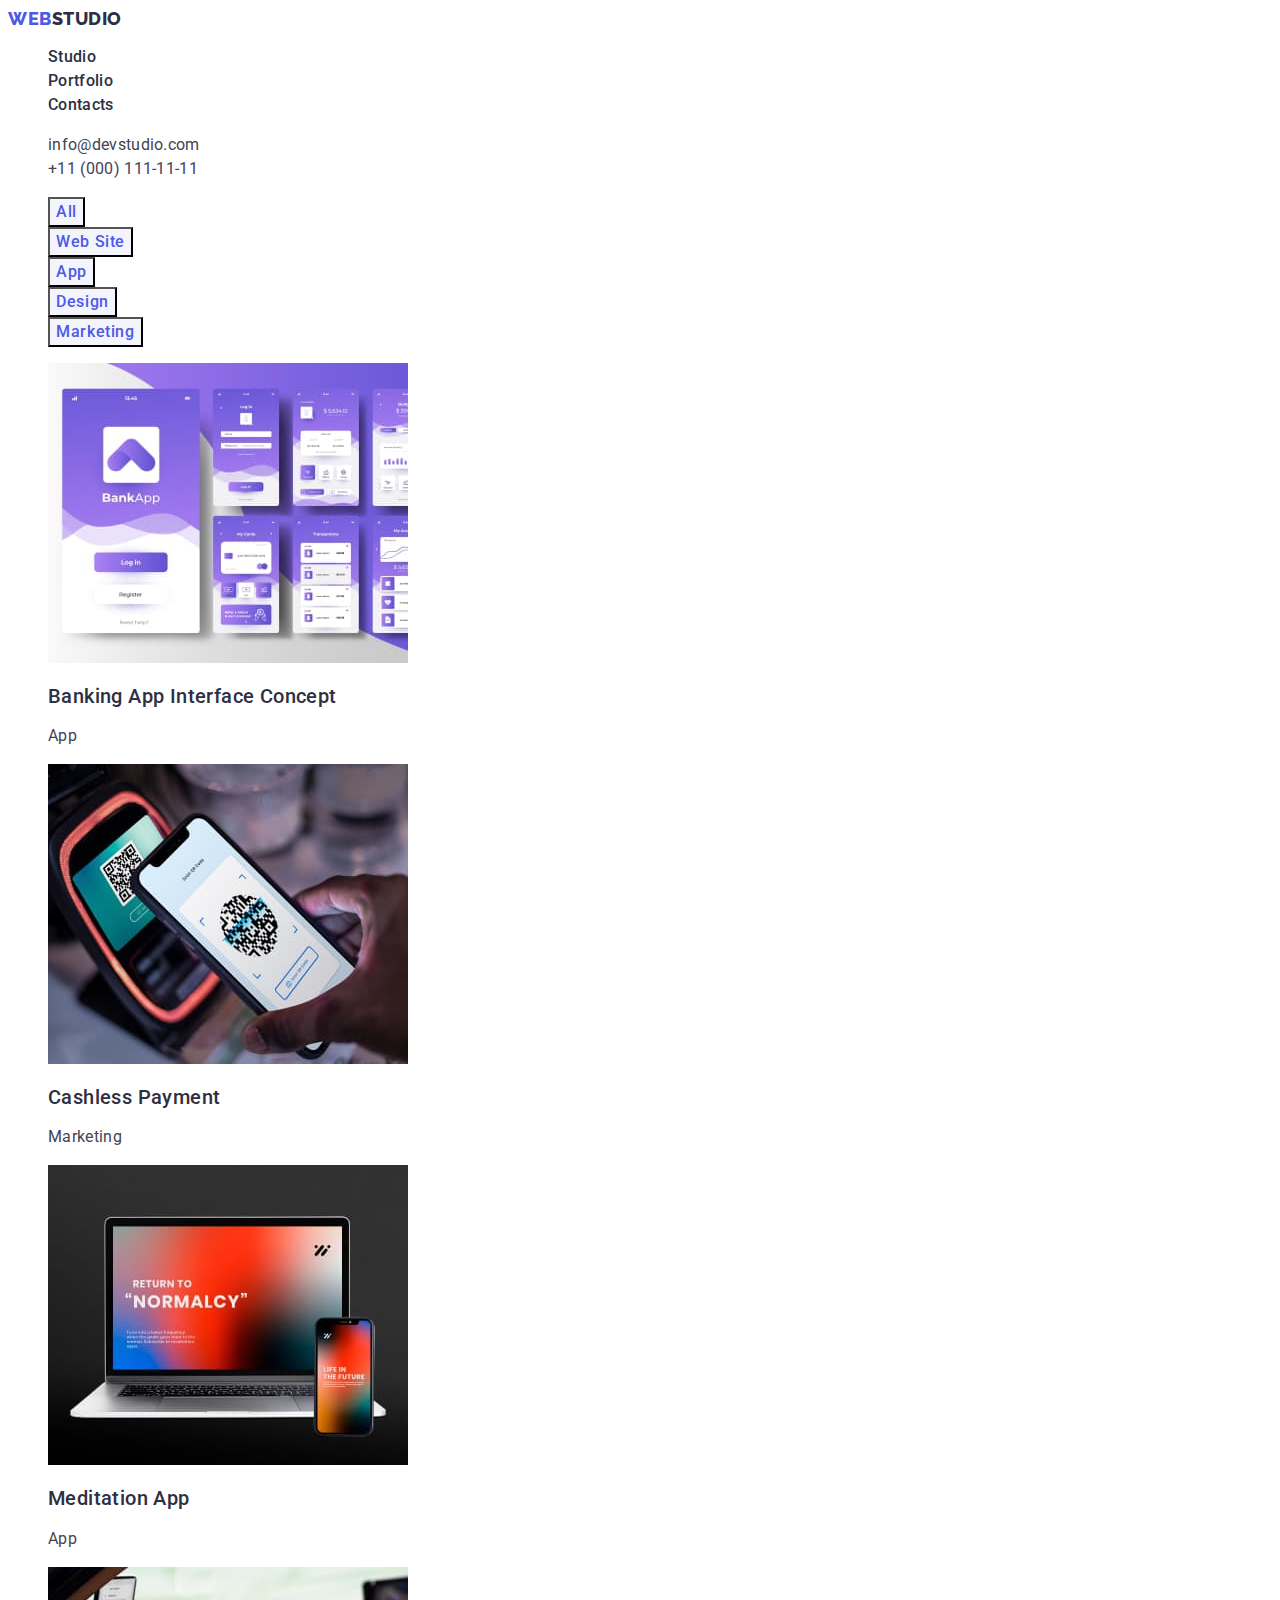
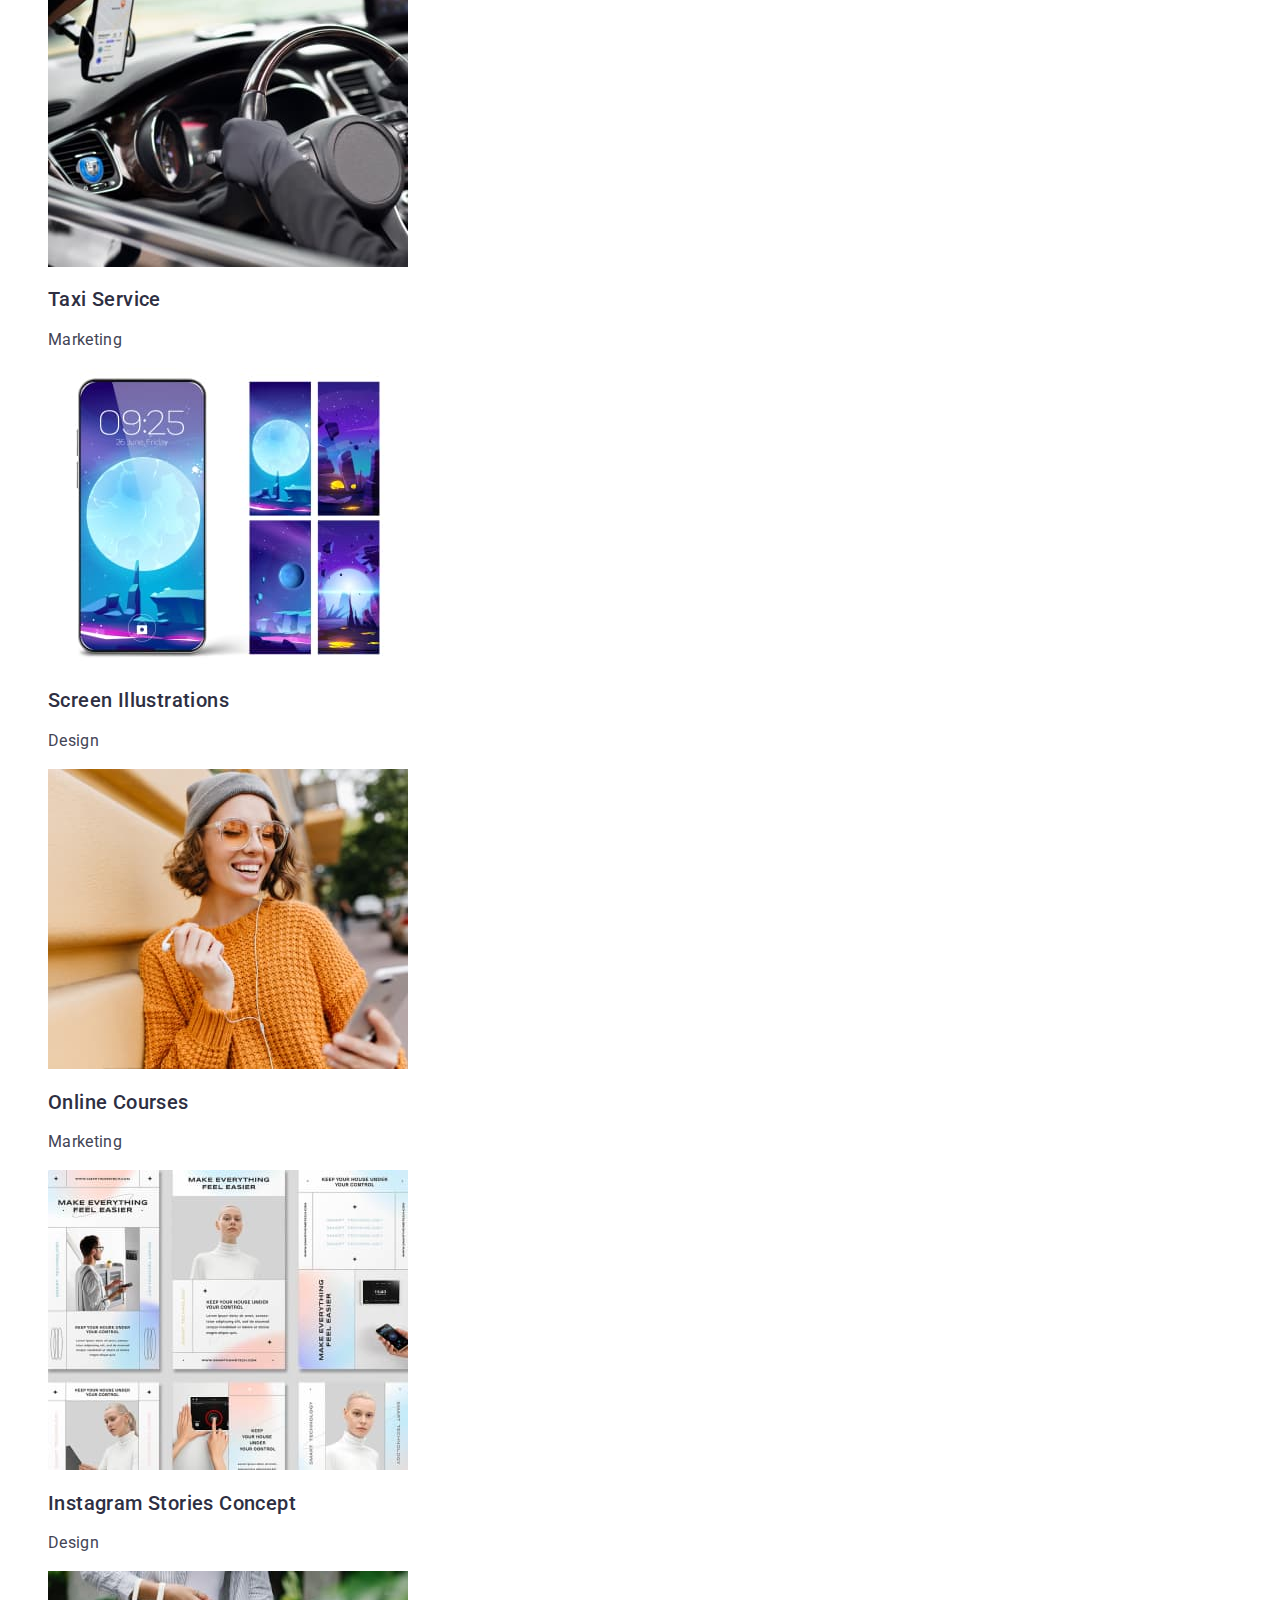
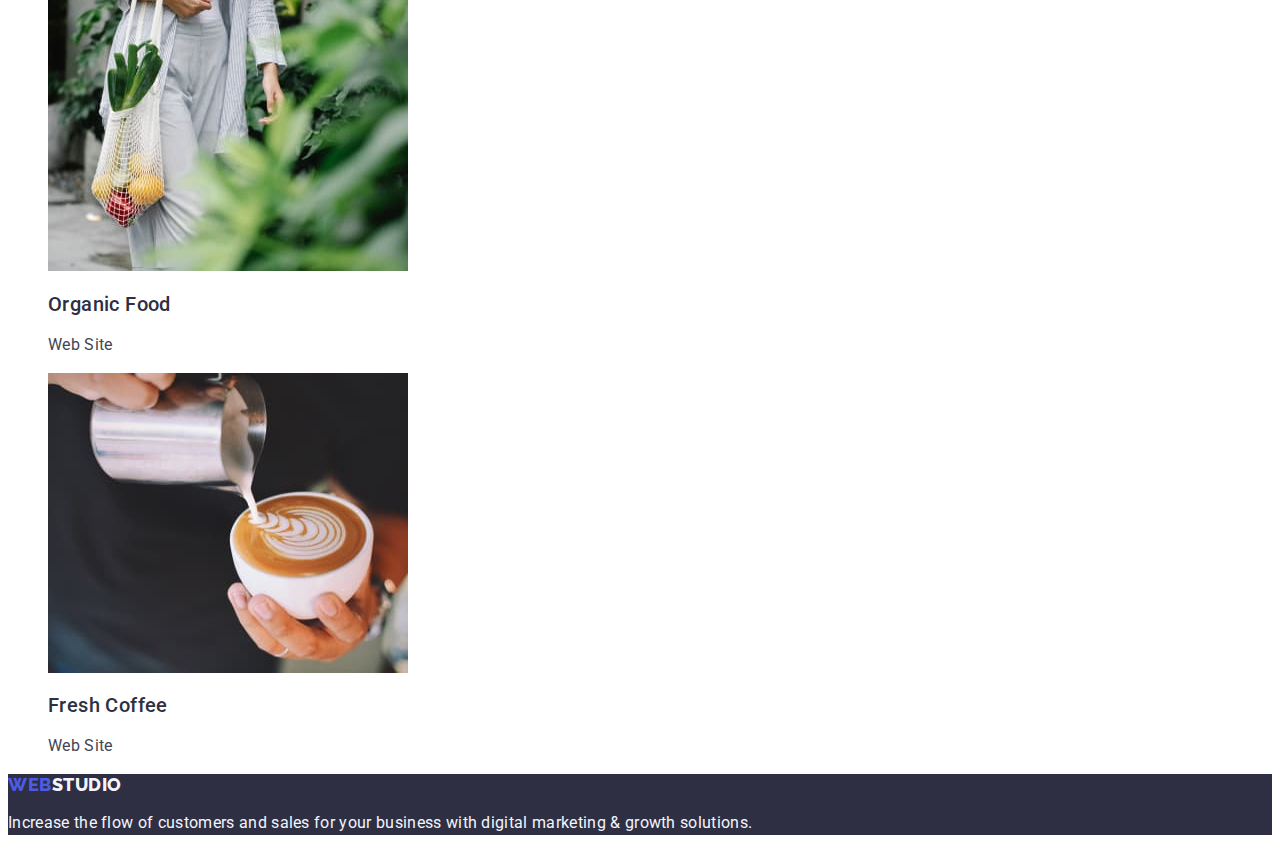
==== portfolio.html @ 200a0f1b "one" ====
<!DOCTYPE html>
<html lang="en">
  <head>
    <meta charset="UTF-8" />
    <meta name="viewport" content="width=device-width, initial-scale=1.0" />
    <title>Portfolio</title>
    <link rel="preconnect" href="https://fonts.googleapis.com" />
    <link rel="preconnect" href="https://fonts.gstatic.com" crossorigin />
    <link
      href="https://fonts.googleapis.com/css2?family=Raleway:wght@800&family=Roboto:wght@400;500;700&display=swap"
      rel="stylesheet"
    />
    <link rel="stylesheet" href="./css/styles.css" />
  </head>

  <body>
    <header class="header">
      <nav class="header-navigation">
        <a class="header-logo link" href="./index.html"
          >Web<span class="header-logo-span">Studio</span></a
        >

        <ul class="header-menu list">
          <li class="header-menu-item">
            <a class="header-item-link link" href="./index.html">Studio</a>
          </li>
          <li class="header-menu-item">
            <a class="header-item-link link" href="./portfolio.html"
              >Portfolio</a
            >
          </li>
          <li class="header-menu-item">
            <a class="header-item-link link" href="">Contacts</a>
          </li>
        </ul>
      </nav>

      <address class="header-address">
        <ul class="header-address-list list">
          <li class="header-list-item">
            <a
              class="header-address-link link"
              href="mailto:info@devstudio.com"
              target="_blank"
              rel="noopener noreferrer"
            >
              info@devstudio.com
            </a>
          </li>
          <li>
            <a class="header-address-link link" href="tel:+110001111111">
              +11 (000) 111-11-11
            </a>
          </li>
        </ul>
      </address>
    </header>

    <main>
      <section class="portfolio">
        <h1 hidden>Portfolio</h1>

        <ul class="portfolio-list list">
          <li class="portfolio-list-item">
            <button class="portfolio-item-button" type="button">All</button>
          </li>
          <li class="portfolio-list-item">
            <button class="portfolio-item-button" type="button">
              Web Site
            </button>
          </li>
          <li class="portfolio-list-item">
            <button class="portfolio-item-button" type="button">App</button>
          </li>
          <li class="portfolio-list-item">
            <button class="portfolio-item-button" type="button">Design</button>
          </li>
          <li class="portfolio-list-item">
            <button class="portfolio-item-button" type="button">
              Marketing
            </button>
          </li>
        </ul>

        <!-- Rows -->

        <ul class="rows list">
          <li class="rows-list">
            <a class="rows-list-link link" href="">
              <img
                src="./images/img--1.jpg"
                alt="Banking App Interface Concept"
                width="360"
                height="300"
              />
              <h2 class="rows-list-item">Banking App Interface Concept</h2>
              <p class="rows-list-text">App</p>
            </a>
          </li>

          <li class="rows-list">
            <a class="rows-list-link link" href="">
              <img
                src="./images/img--2.jpg"
                alt="Cashless Payment"
                width="360"
                height="300"
              />
              <h2 class="rows-list-item">Cashless Payment</h2>
              <p class="rows-list-text">Marketing</p>
            </a>
          </li>

          <li class="rows-list">
            <a class="rows-list-link link" href="">
              <img
                src="./images/img--3.jpg"
                alt="Meditation App"
                width="360"
                height="300"
              />
              <h2 class="rows-list-item">Meditation App</h2>
              <p class="rows-list-text">App</p>
            </a>
          </li>

          <li class="rows-list">
            <a class="rows-list-link link" href="">
              <img
                src="./images/img--4.jpg"
                alt="Taxi Service"
                width="360"
                height="300"
              />
              <h2 class="rows-list-item">Taxi Service</h2>
              <p class="rows-list-text">Marketing</p>
            </a>
          </li>

          <li class="rows-list">
            <a class="rows-list-link link" href="">
              <img
                src="./images/img--5.jpg"
                alt="Screen Illustrations"
                width="360"
                height="300"
              />
              <h2 class="rows-list-item">Screen Illustrations</h2>
              <p class="rows-list-text">Design</p>
            </a>
          </li>

          <li class="rows-list">
            <a class="rows-list-link link" href="">
              <img
                src="./images/img--6.jpg"
                alt="Online Courses"
                width="360"
                height="300"
              />
              <h2 class="rows-list-item">Online Courses</h2>
              <p class="rows-list-text">Marketing</p>
            </a>
          </li>

          <li class="rows-list">
            <a class="rows-list-link link" href="">
              <img
                src="./images/img--7.jpg"
                alt="Instagram Stories Concept"
                width="360"
                height="300"
              />
              <h2 class="rows-list-item">Instagram Stories Concept</h2>
              <p class="rows-list-text">Design</p>
            </a>
          </li>

          <li class="rows-list">
            <a class="rows-list-link link" href="">
              <img
                src="./images/img--8.jpg"
                alt="Organic Food"
                width="360"
                height="300"
              />
              <h2 class="rows-list-item">Organic Food</h2>
              <p class="rows-list-text">Web Site</p>
            </a>
          </li>

          <li class="rows-list">
            <a class="rows-list-link link" href="">
              <img
                src="./images/img--9.jpg"
                alt="Fresh Coffee"
                width="360"
                height="300"
              />
              <h2 class="rows-list-item">Fresh Coffee</h2>
              <p class="rows-list-text">Web Site</p>
            </a>
          </li>
        </ul>
      </section>
    </main>

    <footer class="footer">
      <a class="footer-logo link" href="./index.html"
        >Web<span class="footer-logo-span">Studio</span></a
      >
      <p class="footer-text">
        Increase the flow of customers and sales for your business with digital
        marketing & growth solutions.
      </p>
    </footer>
  </body>
</html>
---- css/styles.css ----
body {
  font-family: "Roboto", sans-serif;
  background-color: #fff;
  font-size: 16px;
  color: #434455;
}

:root {
  --iris: #4d5ae5;
  --navyblue: #2e2f42;
  --slate: #434455;
  --white: #fff;
  --cloud: #f4f4fd;
  --ocean: #404bbf;
}

a {
  text-decoration: none;
}

ul {
  list-style-type: none;
}

/*          HEADER          */

.list {
  list-style: none;
}

.header-logo {
  font-family: Raleway, sans-serif;
  font-size: 18px;
  font-weight: 800;
  line-height: 1.17;
  letter-spacing: 0.03em;
  text-transform: uppercase;
  color: var(--iris);
}

.header-logo-span {
  color: var(--navyblue);
}

.link {
  text-decoration: none;
}

.header-item-link {
  color: var(--navyblue);
  font-weight: 500;
  font-size: 16px;
  line-height: 1.5;
  letter-spacing: 0.02em;
}

.header-item-link:active,
.header-item-link:hover,
.header-item-link:focus {
  color: #404bbf;
}

.header-address {
  font-style: normal;
}

.header-address-link {
  color: var(--slate);
  font-style: normal;
  line-height: 1.5;
  letter-spacing: 0.02em;
}

.header-address-link:hover,
.header-address-link:focus {
  color: #404bbf;
}

/*          MAIN - HERO         */

.hero {
  background-color: var(--navyblue);
}

.hero-title {
  color: var(--white);
  text-align: center;
  font-size: 56px;
  line-height: 1.07;
  letter-spacing: 0.02em;
}

.hero-button {
  background-color: var(--iris);
  color: var(--white);
  font-family: "Roboto", sans-serif;
  font-size: 16px;
  font-weight: 500;
  line-height: 1.5;
  letter-spacing: 0.04em;
  cursor: pointer;
}

.hero .hero-button:hover,
.hero .hero-button:focus {
  background-color: var(--ocean);
}

/*          FOUR PROS SECTION         */

.pros-list-title {
  color: var(--navyblue);
  font-size: 20px;
  font-weight: 500;
  line-height: 1.2;
  letter-spacing: 0.02em;
}

.pros-list-text {
  color: var(--slate);
  line-height: 1.5;
  letter-spacing: 0.02em;
}

/*          What are we doing SECTION         */

.about {
  color: var(--navyblue);
  text-align: center;
  font-size: 36px;
  line-height: 1.11;
  letter-spacing: 0.02em;
  text-transform: capitalize;
}

/*          Our Team SECTION         */

.team {
  background-color: var(--cloud);
}

.team-title {
  color: var(--navyblue);
  text-align: center;
  font-size: 36px;
  line-height: 1.11;
  letter-spacing: 0.02em;
  text-transform: capitalize;
}

.team-list-separate {
  background-color: var(--white);
}

.team-separate-name {
  color: var(--navyblue);
  text-align: center;
  font-size: 20px;
  font-weight: 500;
  line-height: 1.2;
  letter-spacing: 0.02em;
}

.team-separate-prof {
  color: var(--slate);
  text-align: center;
  line-height: 1.5;
  letter-spacing: 0.02em;
}

/*          FOOTER         */

.footer {
  background-color: var(--navyblue);
}

.footer-logo {
  font-family: Raleway, sans-serif;
  font-size: 18px;
  font-weight: 800;
  line-height: 1.17;
  letter-spacing: 0.03em;
  text-transform: uppercase;
  color: var(--iris);
}

.footer-logo-span {
  color: var(--cloud);
}

.footer-text {
  color: var(--cloud);
  line-height: 1.5;
  letter-spacing: 0.02em;
}

/*----------------------------PORTFOLIO----------------------------*/

.portfolio-item-button {
  color: var(--iris);
  text-align: center;
  font-weight: 500;
  line-height: 1.5;
  letter-spacing: 0.04em;
  cursor: pointer;
  font-family: "Roboto", sans-serif;
  font-size: 16px;
  letter-spacing: 0.04em;
  background-color: var(--cloud);
}

.portfolio-item-button:hover,
.portfolio-item-button:focus {
  color: var(--white);
  background-color: var(--ocean);
}

/*          PORTFOLIO ROWS         */

.rows-list-item {
  color: var(--navyblue);
  font-size: 20px;
  font-weight: 500;
  line-height: 1.2;
  letter-spacing: 0.02em;
}

.rows-list-text {
  color: var(--slate);
  line-height: 1.5;
  letter-spacing: 0.02em;
}
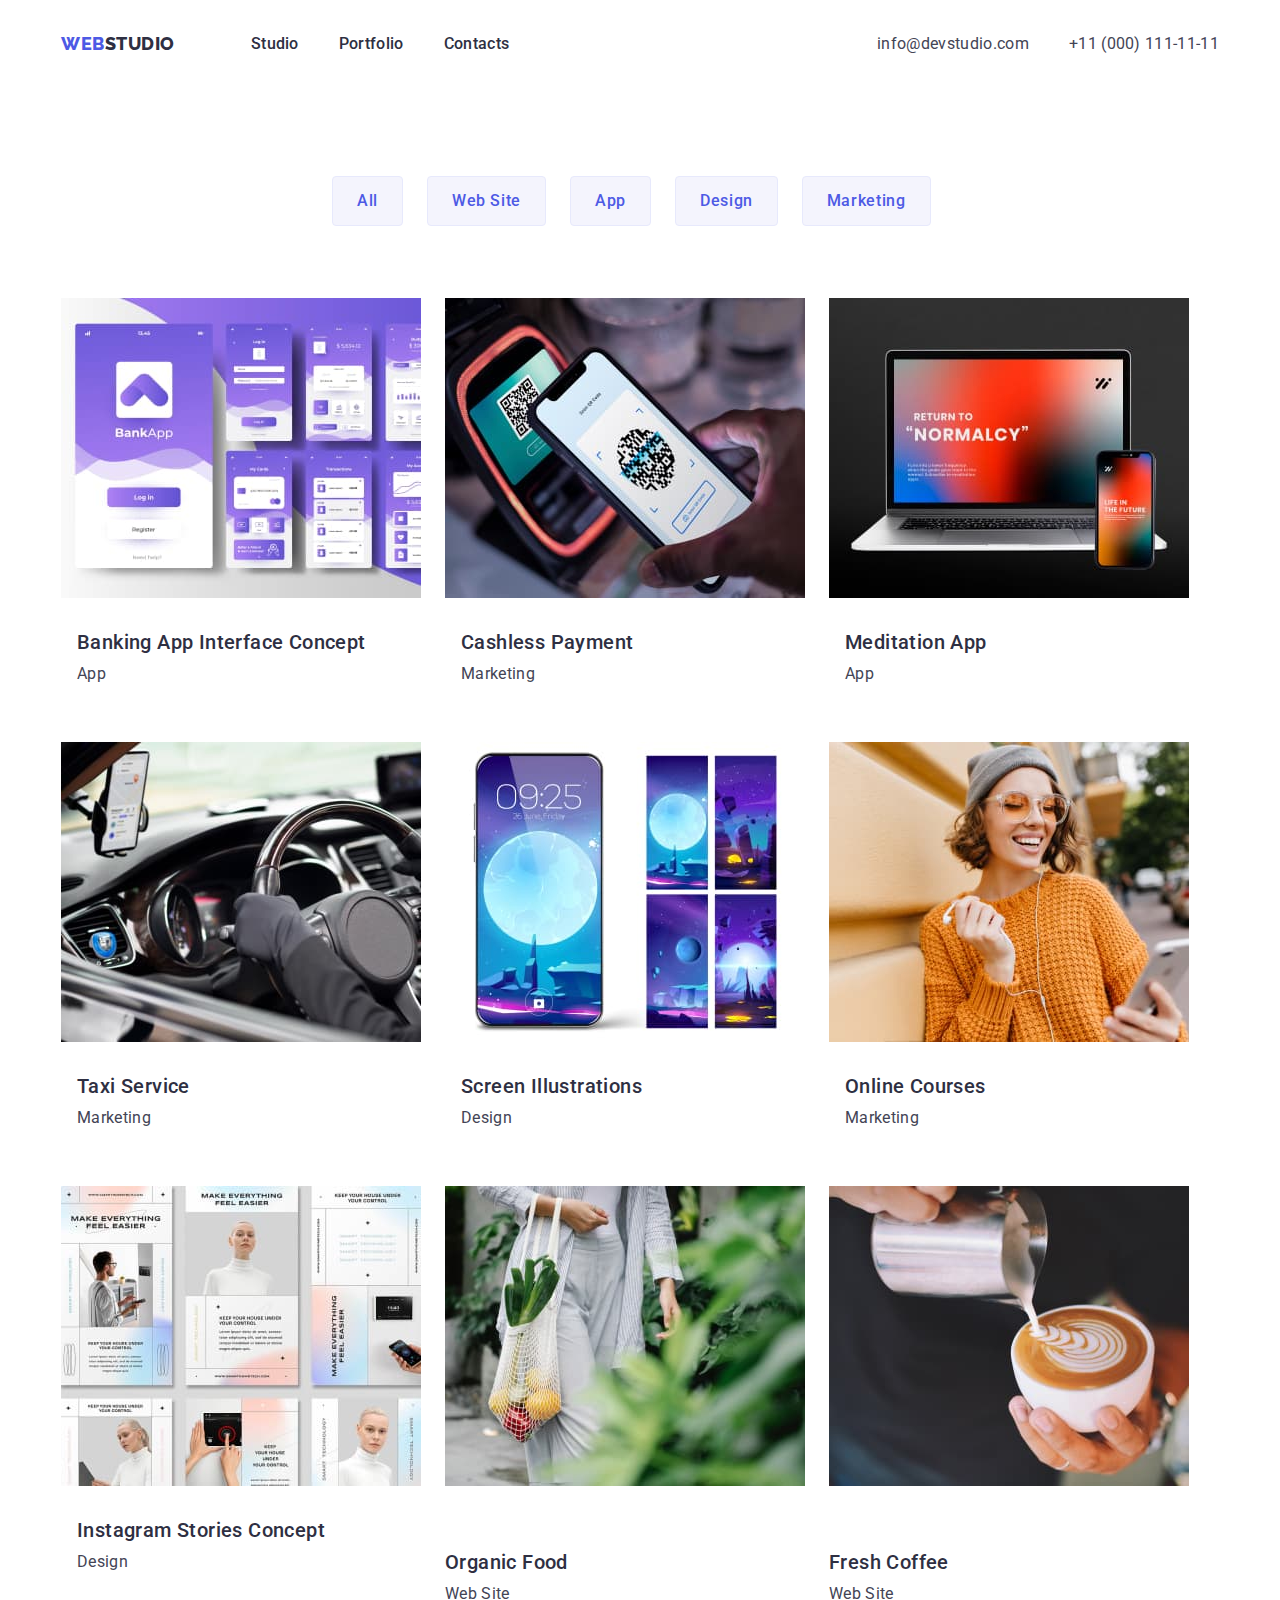
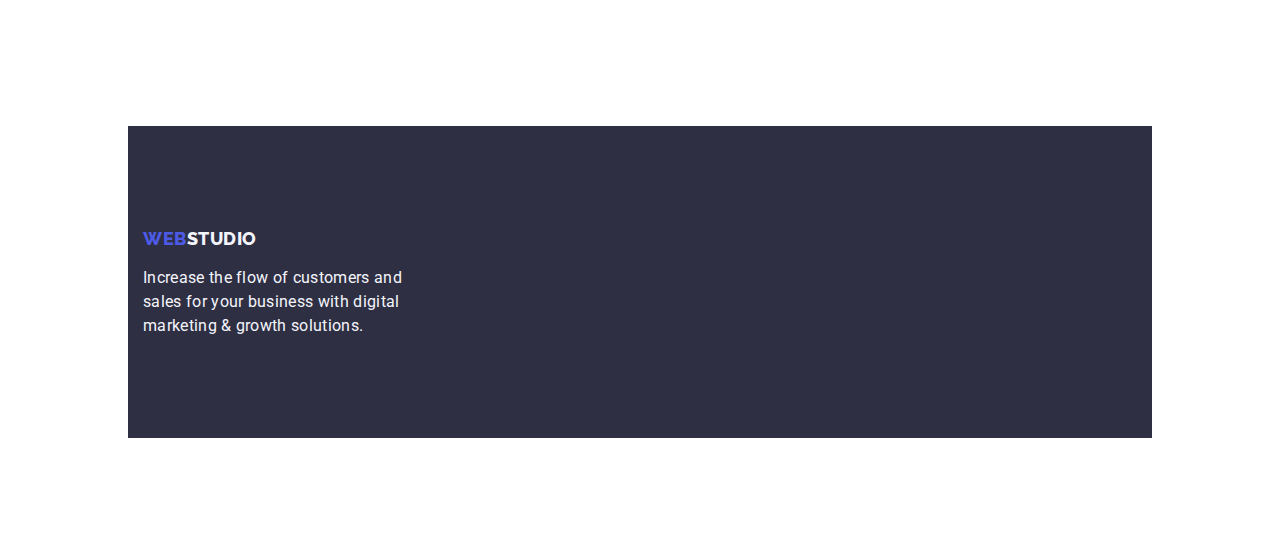
==== commit 951d5193: "two" ====
--- a/portfolio.html
+++ b/portfolio.html
@@ -10,209 +10,242 @@
       href="https://fonts.googleapis.com/css2?family=Raleway:wght@800&family=Roboto:wght@400;500;700&display=swap"
       rel="stylesheet"
     />
+    <link
+      rel="stylesheet"
+      href="node_modules/modern-normalize/modern-normalize.css"
+    />
     <link rel="stylesheet" href="./css/styles.css" />
   </head>
 
   <body>
     <header class="header">
-      <nav class="header-navigation">
-        <a class="header-logo link" href="./index.html"
-          >Web<span class="header-logo-span">Studio</span></a
-        >
-
-        <ul class="header-menu list">
-          <li class="header-menu-item">
-            <a class="header-item-link link" href="./index.html">Studio</a>
-          </li>
-          <li class="header-menu-item">
-            <a class="header-item-link link" href="./portfolio.html"
-              >Portfolio</a
-            >
-          </li>
-          <li class="header-menu-item">
-            <a class="header-item-link link" href="">Contacts</a>
-          </li>
-        </ul>
-      </nav>
-
-      <address class="header-address">
-        <ul class="header-address-list list">
-          <li class="header-list-item">
-            <a
-              class="header-address-link link"
-              href="mailto:info@devstudio.com"
-              target="_blank"
-              rel="noopener noreferrer"
-            >
-              info@devstudio.com
-            </a>
-          </li>
-          <li>
-            <a class="header-address-link link" href="tel:+110001111111">
-              +11 (000) 111-11-11
-            </a>
-          </li>
-        </ul>
-      </address>
+      <div class="container header-container">
+        <nav class="header-navigation">
+          <a class="header-logo link" href="./index.html"
+            >Web<span class="header-logo-span">Studio</span></a
+          >
+
+          <ul class="header-menu list">
+            <li class="header-menu-item">
+              <a class="header-item-link link" href="./index.html">Studio</a>
+            </li>
+            <li class="header-menu-item">
+              <a class="header-item-link link" href="./portfolio.html"
+                >Portfolio</a
+              >
+            </li>
+            <li class="header-menu-item">
+              <a class="header-item-link link" href="">Contacts</a>
+            </li>
+          </ul>
+        </nav>
+
+        <address class="header-address">
+          <ul class="header-address-list list">
+            <li class="header-list-item">
+              <a
+                class="header-address-link link"
+                href="mailto:info@devstudio.com"
+                target="_blank"
+                rel="noopener noreferrer"
+              >
+                info@devstudio.com
+              </a>
+            </li>
+            <li>
+              <a class="header-address-link link" href="tel:+110001111111">
+                +11 (000) 111-11-11
+              </a>
+            </li>
+          </ul>
+        </address>
+      </div>
     </header>
 
     <main>
       <section class="portfolio">
-        <h1 hidden>Portfolio</h1>
-
-        <ul class="portfolio-list list">
-          <li class="portfolio-list-item">
-            <button class="portfolio-item-button" type="button">All</button>
-          </li>
-          <li class="portfolio-list-item">
-            <button class="portfolio-item-button" type="button">
-              Web Site
-            </button>
-          </li>
-          <li class="portfolio-list-item">
-            <button class="portfolio-item-button" type="button">App</button>
-          </li>
-          <li class="portfolio-list-item">
-            <button class="portfolio-item-button" type="button">Design</button>
-          </li>
-          <li class="portfolio-list-item">
-            <button class="portfolio-item-button" type="button">
-              Marketing
-            </button>
-          </li>
-        </ul>
-
-        <!-- Rows -->
-
-        <ul class="rows list">
-          <li class="rows-list">
-            <a class="rows-list-link link" href="">
-              <img
-                src="./images/img--1.jpg"
-                alt="Banking App Interface Concept"
-                width="360"
-                height="300"
-              />
-              <h2 class="rows-list-item">Banking App Interface Concept</h2>
-              <p class="rows-list-text">App</p>
-            </a>
-          </li>
-
-          <li class="rows-list">
-            <a class="rows-list-link link" href="">
-              <img
-                src="./images/img--2.jpg"
-                alt="Cashless Payment"
-                width="360"
-                height="300"
-              />
-              <h2 class="rows-list-item">Cashless Payment</h2>
-              <p class="rows-list-text">Marketing</p>
-            </a>
-          </li>
-
-          <li class="rows-list">
-            <a class="rows-list-link link" href="">
-              <img
-                src="./images/img--3.jpg"
-                alt="Meditation App"
-                width="360"
-                height="300"
-              />
-              <h2 class="rows-list-item">Meditation App</h2>
-              <p class="rows-list-text">App</p>
-            </a>
-          </li>
-
-          <li class="rows-list">
-            <a class="rows-list-link link" href="">
-              <img
-                src="./images/img--4.jpg"
-                alt="Taxi Service"
-                width="360"
-                height="300"
-              />
-              <h2 class="rows-list-item">Taxi Service</h2>
-              <p class="rows-list-text">Marketing</p>
-            </a>
-          </li>
-
-          <li class="rows-list">
-            <a class="rows-list-link link" href="">
-              <img
-                src="./images/img--5.jpg"
-                alt="Screen Illustrations"
-                width="360"
-                height="300"
-              />
-              <h2 class="rows-list-item">Screen Illustrations</h2>
-              <p class="rows-list-text">Design</p>
-            </a>
-          </li>
-
-          <li class="rows-list">
-            <a class="rows-list-link link" href="">
-              <img
-                src="./images/img--6.jpg"
-                alt="Online Courses"
-                width="360"
-                height="300"
-              />
-              <h2 class="rows-list-item">Online Courses</h2>
-              <p class="rows-list-text">Marketing</p>
-            </a>
-          </li>
-
-          <li class="rows-list">
-            <a class="rows-list-link link" href="">
-              <img
-                src="./images/img--7.jpg"
-                alt="Instagram Stories Concept"
-                width="360"
-                height="300"
-              />
-              <h2 class="rows-list-item">Instagram Stories Concept</h2>
-              <p class="rows-list-text">Design</p>
-            </a>
-          </li>
-
-          <li class="rows-list">
-            <a class="rows-list-link link" href="">
-              <img
-                src="./images/img--8.jpg"
-                alt="Organic Food"
-                width="360"
-                height="300"
-              />
-              <h2 class="rows-list-item">Organic Food</h2>
-              <p class="rows-list-text">Web Site</p>
-            </a>
-          </li>
-
-          <li class="rows-list">
-            <a class="rows-list-link link" href="">
-              <img
-                src="./images/img--9.jpg"
-                alt="Fresh Coffee"
-                width="360"
-                height="300"
-              />
-              <h2 class="rows-list-item">Fresh Coffee</h2>
-              <p class="rows-list-text">Web Site</p>
-            </a>
-          </li>
-        </ul>
+        <div class="container">
+          <div class="portfolio-container">
+            <h1 class="visually-hidden">Portfolio</h1>
+
+            <ul class="portfolio-list list">
+              <li class="portfolio-list-item">
+                <button class="portfolio-item-button" type="button">All</button>
+              </li>
+              <li class="portfolio-list-item">
+                <button class="portfolio-item-button" type="button">
+                  Web Site
+                </button>
+              </li>
+              <li class="portfolio-list-item">
+                <button class="portfolio-item-button" type="button">App</button>
+              </li>
+              <li class="portfolio-list-item">
+                <button class="portfolio-item-button" type="button">
+                  Design
+                </button>
+              </li>
+              <li class="portfolio-list-item">
+                <button class="portfolio-item-button" type="button">
+                  Marketing
+                </button>
+              </li>
+            </ul>
+          </div>
+
+          <!-- Rows -->
+        <div rows-wrap>
+          <ul class="rows list">
+            <li class="rows-list">
+              <a class="rows-list-link link" href="">
+                <img
+                  src="./images/img--1.jpg"
+                  alt="Banking App Interface Concept"
+                  width="360"
+                  height="300"
+                />
+                <div class="rows-card">
+                <h2 class="rows-list-item">Banking App Interface Concept</h2>
+                <p class="rows-list-text">App</p>
+                </div>
+              </a>
+            </li>
+
+            <li class="rows-list">
+              <a class="rows-list-link link" href="">
+                <img
+                  src="./images/img--2.jpg"
+                  alt="Cashless Payment"
+                  width="360"
+                  height="300"
+                />
+                <div class="rows-card">
+                <h2 class="rows-list-item">Cashless Payment</h2>
+                <p class="rows-list-text">Marketing</p>
+                </div>
+              </a>
+            </li>
+
+            <li class="rows-list">
+              <a class="rows-list-link link" href="">
+                <img
+                  src="./images/img--3.jpg"
+                  alt="Meditation App"
+                  width="360"
+                  height="300"
+                />
+                <div class="rows-card">
+                <h2 class="rows-list-item">Meditation App</h2>
+                <p class="rows-list-text">App</p>
+                </div>
+              </a>
+            </li>
+
+            <li class="rows-list">
+              <a class="rows-list-link link" href="">
+                <img
+                  src="./images/img--4.jpg"
+                  alt="Taxi Service"
+                  width="360"
+                  height="300"
+                />
+                <div class="rows-card">
+                <h2 class="rows-list-item">Taxi Service</h2>
+                <p class="rows-list-text">Marketing</p>
+                </div>
+              </a>
+            </li>
+
+            <li class="rows-list">
+              <a class="rows-list-link link" href="">
+                <img
+                  src="./images/img--5.jpg"
+                  alt="Screen Illustrations"
+                  width="360"
+                  height="300"
+                />
+                <div class="rows-card">
+                <h2 class="rows-list-item">Screen Illustrations</h2>
+                <p class="rows-list-text">Design</p>
+                </div>
+              </a>
+            </li>
+
+            <li class="rows-list">
+              <a class="rows-list-link link" href="">
+                <img
+                  src="./images/img--6.jpg"
+                  alt="Online Courses"
+                  width="360"
+                  height="300"
+                />
+                <div class="rows-card">
+                <h2 class="rows-list-item">Online Courses</h2>
+                <p class="rows-list-text">Marketing</p>
+                </div>
+              </a>
+            </li>
+
+            <li class="rows-list">
+              <a class="rows-list-link link" href="">
+                <img
+                  src="./images/img--7.jpg"
+                  alt="Instagram Stories Concept"
+                  width="360"
+                  height="300"
+                />
+                <div class="rows-card">
+                <h2 class="rows-list-item">Instagram Stories Concept</h2>
+                <p class="rows-list-text">Design</p>
+                </div>
+              </a>
+            </li>
+
+            <li class="rows-list">
+              <a class="rows-list-link link" href="">
+                <img
+                  src="./images/img--8.jpg"
+                  alt="Organic Food"
+                  width="360"
+                  height="300"
+                />
+                <div class="rows-card"></div>
+                <h2 class="rows-list-item">Organic Food</h2>
+                <p class="rows-list-text">Web Site</p>
+              </a>
+            </li>
+
+            <li class="rows-list">
+              <a class="rows-list-link link" href="">
+                <img
+                  src="./images/img--9.jpg"
+                  alt="Fresh Coffee"
+                  width="360"
+                  height="300"
+                />
+                <div class="rows-card"></div>
+                <h2 class="rows-list-item">Fresh Coffee</h2>
+                <p class="rows-list-text">Web Site</p>
+              </a>
+            </li>
+          </ul>
+        </div>
       </section>
     </main>
 
     <footer class="footer">
-      <a class="footer-logo link" href="./index.html"
-        >Web<span class="footer-logo-span">Studio</span></a
-      >
-      <p class="footer-text">
-        Increase the flow of customers and sales for your business with digital
-        marketing & growth solutions.
-      </p>
+      <div class="container">
+        <div class="footer-container">
+          <a class="footer-logo link" href="./index.html"
+            >Web<span class="footer-logo-span">Studio</span></a
+          >
+          <p class="footer-text">
+            Increase the flow of customers and sales for your business with
+            digital marketing & growth solutions.
+          </p>
+          </div>
+        </div>
+      </div>
     </footer>
   </body>
 </html>
--- a/css/styles.css
+++ b/css/styles.css
@@ -3,6 +3,49 @@
   background-color: #fff;
   font-size: 16px;
   color: #434455;
+}
+
+h1,
+h2,
+h3,
+h4,
+h5,
+h6,
+p {
+  margin-top: 0;
+  margin-bottom: 0;
+}
+
+ul,
+ol {
+  margin-top: 0;
+  margin-bottom: 0;
+  padding-left: 0;
+}
+
+img {
+  display: block;
+}
+
+.container {
+  max-width: 1158px;
+  width: 100%;
+  padding-left: 15px;
+  padding-right: 15px;
+  margin: 0 auto;
+}
+
+.visually-hidden {
+  position: absolute;
+  width: 1px;
+  height: 1px;
+  margin: -1px;
+  border: 0;
+  padding: 0;
+  white-space: nowrap;
+  clip-path: inset(100%);
+  clip: rect(0 0 0 0);
+  overflow: hidden;
 }
 
 :root {
@@ -12,6 +55,7 @@
   --white: #fff;
   --cloud: #f4f4fd;
   --ocean: #404bbf;
+  --cornflower: #e7e9fc;
 }
 
 a {
@@ -23,6 +67,20 @@
 }
 
 /*          HEADER          */
+
+.header {
+  padding: 24px;
+}
+
+.header-container {
+  display: flex;
+}
+
+.header-navigation {
+  display: flex;
+  align-items: center;
+  gap: 76px;
+}
 
 .list {
   list-style: none;
@@ -46,6 +104,11 @@
   text-decoration: none;
 }
 
+.header-menu {
+  display: flex;
+  gap: 40px;
+}
+
 .header-item-link {
   color: var(--navyblue);
   font-weight: 500;
@@ -57,11 +120,17 @@
 .header-item-link:active,
 .header-item-link:hover,
 .header-item-link:focus {
-  color: #404bbf;
+  color: var(--ocean);
 }
 
 .header-address {
   font-style: normal;
+  margin-left: auto;
+}
+
+.header-address-list {
+  display: flex;
+  gap: 40px;
 }
 
 .header-address-link {
@@ -73,13 +142,17 @@
 
 .header-address-link:hover,
 .header-address-link:focus {
-  color: #404bbf;
+  color: var(--ocean);
 }
 
 /*          MAIN - HERO         */
 
 .hero {
+}
+
+.hero-wrap {
   background-color: var(--navyblue);
+  text-align: center;
 }
 
 .hero-title {
@@ -88,6 +161,8 @@
   font-size: 56px;
   line-height: 1.07;
   letter-spacing: 0.02em;
+  padding-top: 188px;
+  padding-bottom: 48px;
 }
 
 .hero-button {
@@ -99,6 +174,9 @@
   line-height: 1.5;
   letter-spacing: 0.04em;
   cursor: pointer;
+  align-items: center;
+  padding: 16px 32px;
+  margin-bottom: 188px;
 }
 
 .hero .hero-button:hover,
@@ -122,6 +200,17 @@
   letter-spacing: 0.02em;
 }
 
+.pros-list {
+  width: calc((100% - 24px * 3) / 4);
+}
+
+.pros {
+  padding-top: 120px;
+  padding-bottom: 120px;
+  display: flex;
+  gap: 24px;
+}
+
 /*          What are we doing SECTION         */
 
 .about {
@@ -131,6 +220,13 @@
   line-height: 1.11;
   letter-spacing: 0.02em;
   text-transform: capitalize;
+  padding: 72px;
+}
+
+.about-list {
+  display: flex;
+  margin-bottom: 120px;
+  gap: 24px;
 }
 
 /*          Our Team SECTION         */
@@ -146,6 +242,14 @@
   line-height: 1.11;
   letter-spacing: 0.02em;
   text-transform: capitalize;
+  padding-top: 120px;
+  padding-bottom: 72px;
+}
+
+.team-list {
+  display: flex;
+  gap: 24px;
+  padding-bottom: 120px;
 }
 
 .team-list-separate {
@@ -172,6 +276,11 @@
 
 .footer {
   background-color: var(--navyblue);
+  margin: 120px;
+}
+
+.footer-container {
+  padding-top: 102px;
 }
 
 .footer-logo {
@@ -192,6 +301,9 @@
   color: var(--cloud);
   line-height: 1.5;
   letter-spacing: 0.02em;
+  padding-top: 17px;
+  padding-bottom: 100px;
+  width: 264px;
 }
 
 /*----------------------------PORTFOLIO----------------------------*/
@@ -207,6 +319,9 @@
   font-size: 16px;
   letter-spacing: 0.04em;
   background-color: var(--cloud);
+  padding: 12px 24px;
+  border-radius: 4px;
+  border: 1px solid var(--cornflower);
 }
 
 .portfolio-item-button:hover,
@@ -215,6 +330,15 @@
   background-color: var(--ocean);
 }
 
+.portfolio-list {
+  display: flex;
+  align-items: center;
+  padding-top: 96px;
+  padding-bottom: 72px;
+  gap: 24px;
+  padding-left: 271px;
+}
+
 /*          PORTFOLIO ROWS         */
 
 .rows-list-item {
@@ -223,6 +347,7 @@
   font-weight: 500;
   line-height: 1.2;
   letter-spacing: 0.02em;
+  padding-bottom: 8px;
 }
 
 .rows-list-text {
@@ -230,3 +355,17 @@
   line-height: 1.5;
   letter-spacing: 0.02em;
 }
+
+.rows {
+  display: flex;
+  flex-wrap: wrap;
+  gap: 24px;
+}
+
+.rows-card {
+  padding: 32px 16px;
+}
+
+.rows-wrap {
+  padding-bottom: 120px;
+}
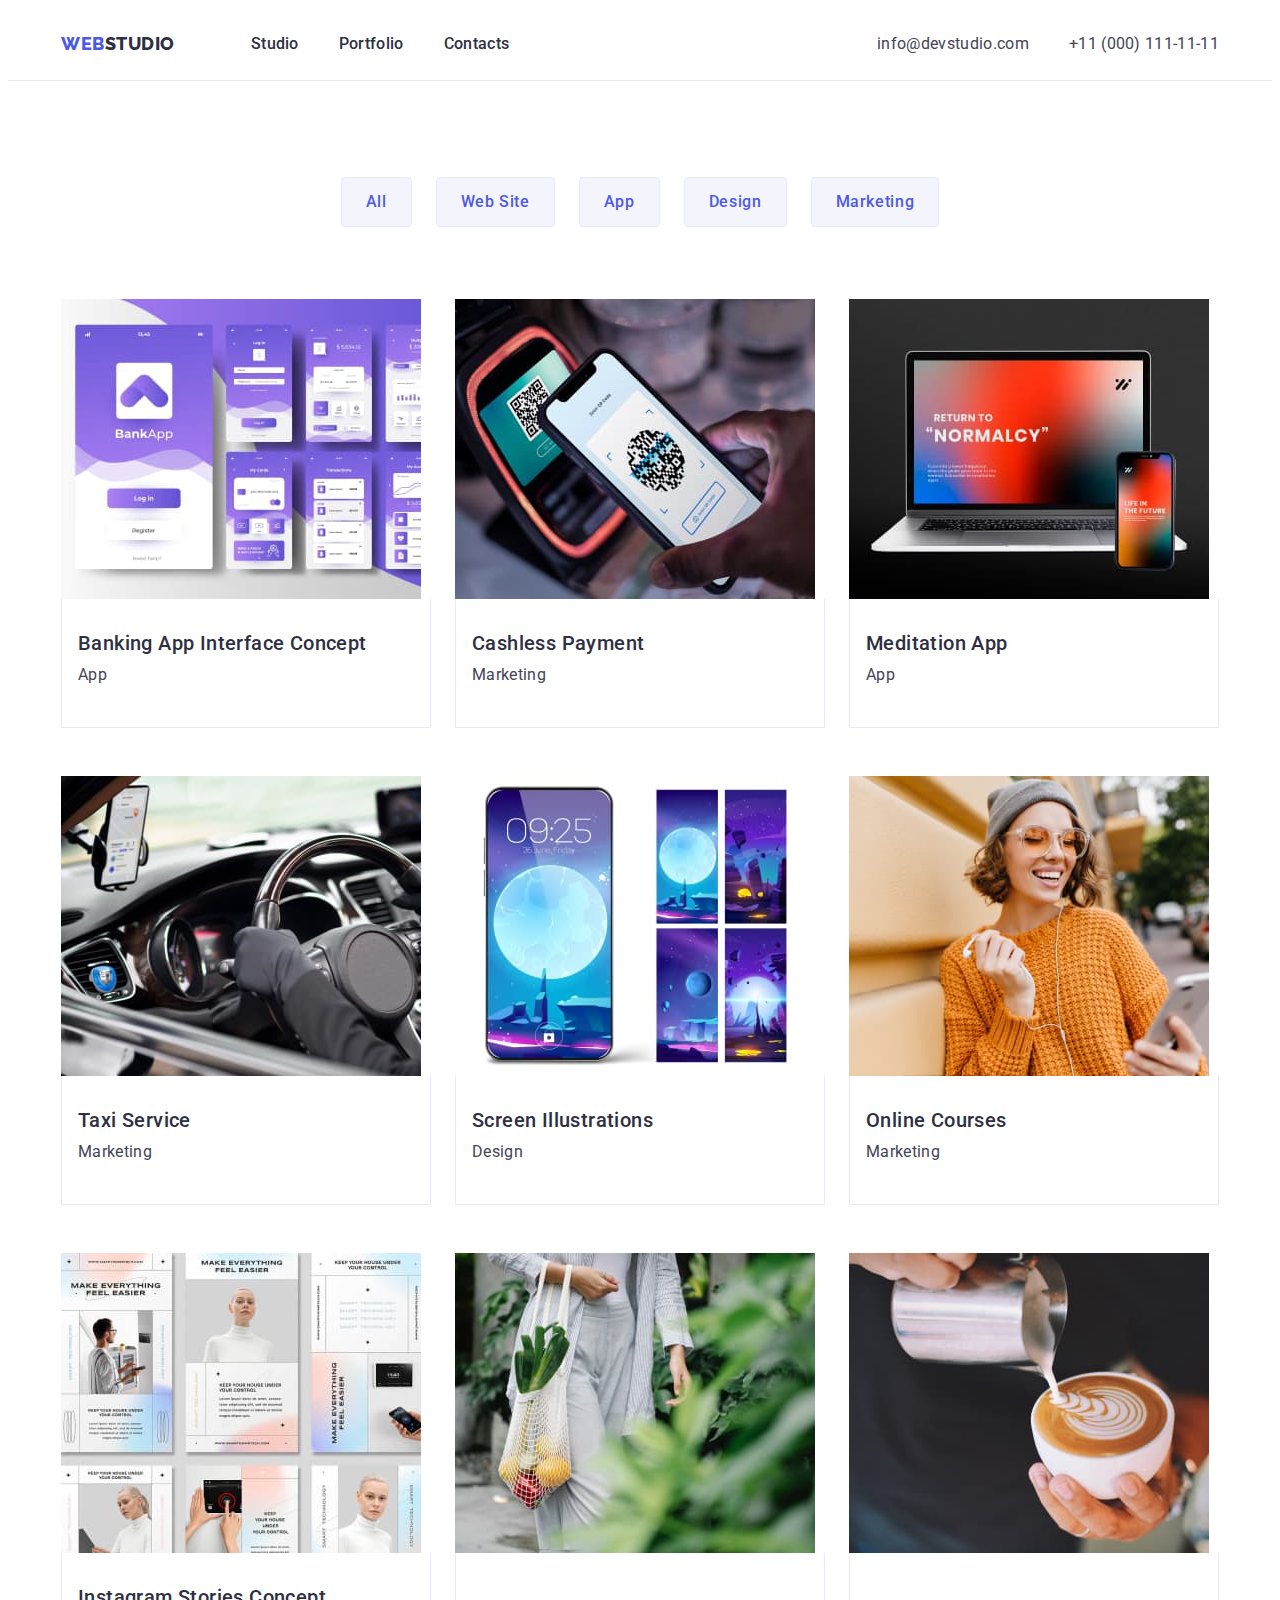
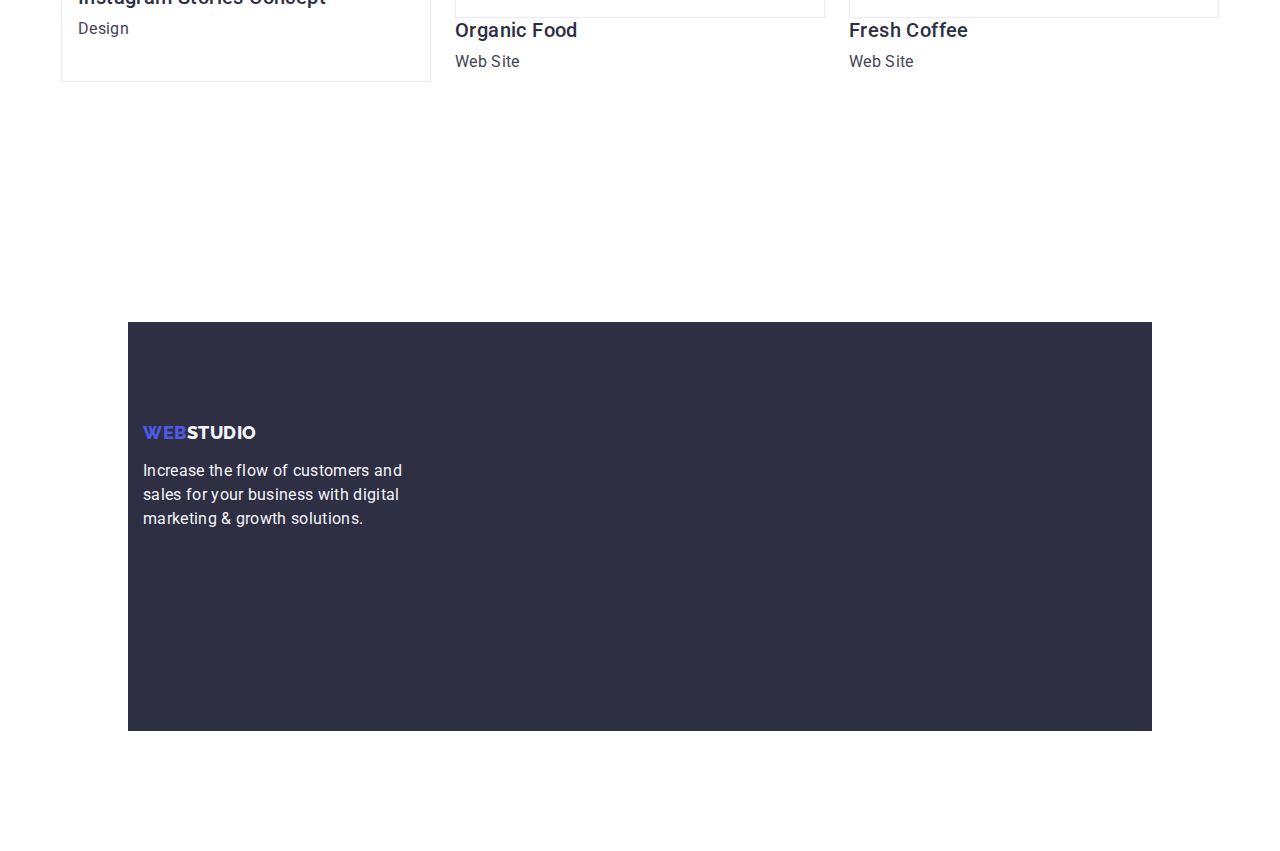
==== commit 7bd6f610: "three" ====
--- a/portfolio.html
+++ b/portfolio.html
@@ -6,14 +6,12 @@
     <title>Portfolio</title>
     <link rel="preconnect" href="https://fonts.googleapis.com" />
     <link rel="preconnect" href="https://fonts.gstatic.com" crossorigin />
+    <link rel="stylesheet" href="https://cdnjs.cloudflare.com/ajax/libs/modern-normalize/2.0.0/modern-normalize.min.css" integrity="sha512-4xo8blKMVCiXpTaLzQSLSw3KFOVPWhm/TRtuPVc4WG6kUgjH6J03IBuG7JZPkcWMxJ5huwaBpOpnwYElP/m6wg==" crossorigin="anonymous" referrerpolicy="no-referrer" />
     <link
       href="https://fonts.googleapis.com/css2?family=Raleway:wght@800&family=Roboto:wght@400;500;700&display=swap"
       rel="stylesheet"
     />
-    <link
-      rel="stylesheet"
-      href="node_modules/modern-normalize/modern-normalize.css"
-    />
+    
     <link rel="stylesheet" href="./css/styles.css" />
   </head>
 
@@ -64,7 +62,7 @@
 
     <main>
       <section class="portfolio">
-        <div class="container">
+        <div class="container portfolio-section">
           <div class="portfolio-container">
             <h1 class="visually-hidden">Portfolio</h1>
 
@@ -94,141 +92,143 @@
           </div>
 
           <!-- Rows -->
-        <div rows-wrap>
-          <ul class="rows list">
-            <li class="rows-list">
-              <a class="rows-list-link link" href="">
-                <img
-                  src="./images/img--1.jpg"
-                  alt="Banking App Interface Concept"
-                  width="360"
-                  height="300"
-                />
-                <div class="rows-card">
-                <h2 class="rows-list-item">Banking App Interface Concept</h2>
-                <p class="rows-list-text">App</p>
-                </div>
-              </a>
-            </li>
-
-            <li class="rows-list">
-              <a class="rows-list-link link" href="">
-                <img
-                  src="./images/img--2.jpg"
-                  alt="Cashless Payment"
-                  width="360"
-                  height="300"
-                />
-                <div class="rows-card">
-                <h2 class="rows-list-item">Cashless Payment</h2>
-                <p class="rows-list-text">Marketing</p>
-                </div>
-              </a>
-            </li>
-
-            <li class="rows-list">
-              <a class="rows-list-link link" href="">
-                <img
-                  src="./images/img--3.jpg"
-                  alt="Meditation App"
-                  width="360"
-                  height="300"
-                />
-                <div class="rows-card">
-                <h2 class="rows-list-item">Meditation App</h2>
-                <p class="rows-list-text">App</p>
-                </div>
-              </a>
-            </li>
-
-            <li class="rows-list">
-              <a class="rows-list-link link" href="">
-                <img
-                  src="./images/img--4.jpg"
-                  alt="Taxi Service"
-                  width="360"
-                  height="300"
-                />
-                <div class="rows-card">
-                <h2 class="rows-list-item">Taxi Service</h2>
-                <p class="rows-list-text">Marketing</p>
-                </div>
-              </a>
-            </li>
-
-            <li class="rows-list">
-              <a class="rows-list-link link" href="">
-                <img
-                  src="./images/img--5.jpg"
-                  alt="Screen Illustrations"
-                  width="360"
-                  height="300"
-                />
-                <div class="rows-card">
-                <h2 class="rows-list-item">Screen Illustrations</h2>
-                <p class="rows-list-text">Design</p>
-                </div>
-              </a>
-            </li>
-
-            <li class="rows-list">
-              <a class="rows-list-link link" href="">
-                <img
-                  src="./images/img--6.jpg"
-                  alt="Online Courses"
-                  width="360"
-                  height="300"
-                />
-                <div class="rows-card">
-                <h2 class="rows-list-item">Online Courses</h2>
-                <p class="rows-list-text">Marketing</p>
-                </div>
-              </a>
-            </li>
-
-            <li class="rows-list">
-              <a class="rows-list-link link" href="">
-                <img
-                  src="./images/img--7.jpg"
-                  alt="Instagram Stories Concept"
-                  width="360"
-                  height="300"
-                />
-                <div class="rows-card">
-                <h2 class="rows-list-item">Instagram Stories Concept</h2>
-                <p class="rows-list-text">Design</p>
-                </div>
-              </a>
-            </li>
-
-            <li class="rows-list">
-              <a class="rows-list-link link" href="">
-                <img
-                  src="./images/img--8.jpg"
-                  alt="Organic Food"
-                  width="360"
-                  height="300"
-                />
-                <div class="rows-card"></div>
-                <h2 class="rows-list-item">Organic Food</h2>
-                <p class="rows-list-text">Web Site</p>
-              </a>
-            </li>
-
-            <li class="rows-list">
-              <a class="rows-list-link link" href="">
-                <img
-                  src="./images/img--9.jpg"
-                  alt="Fresh Coffee"
-                  width="360"
-                  height="300"
-                />
-                <div class="rows-card"></div>
-                <h2 class="rows-list-item">Fresh Coffee</h2>
-                <p class="rows-list-text">Web Site</p>
-              </a>
-            </li>
-          </ul>
+          
+          <div rows-wrap>
+            <ul class="rows list">
+              <li class="rows-list">
+                <a class="rows-list-link link" href="">
+                  <img
+                    src="./images/img--1.jpg"
+                    alt="Banking App Interface Concept"
+                    width="360"
+                    height="300"
+                  />
+                  <div class="rows-card">
+                  <h2 class="rows-list-item">Banking App Interface Concept</h2>
+                  <p class="rows-list-text">App</p>
+                  </div>
+                </a>
+              </li>
+
+              <li class="rows-list">
+                <a class="rows-list-link link" href="">
+                  <img
+                    src="./images/img--2.jpg"
+                    alt="Cashless Payment"
+                    width="360"
+                    height="300"
+                  />
+                  <div class="rows-card">
+                  <h2 class="rows-list-item">Cashless Payment</h2>
+                  <p class="rows-list-text">Marketing</p>
+                  </div>
+                </a>
+              </li>
+
+              <li class="rows-list">
+                <a class="rows-list-link link" href="">
+                  <img
+                    src="./images/img--3.jpg"
+                    alt="Meditation App"
+                    width="360"
+                    height="300"
+                  />
+                  <div class="rows-card">
+                  <h2 class="rows-list-item">Meditation App</h2>
+                  <p class="rows-list-text">App</p>
+                  </div>
+                </a>
+              </li>
+
+              <li class="rows-list">
+                <a class="rows-list-link link" href="">
+                  <img
+                    src="./images/img--4.jpg"
+                    alt="Taxi Service"
+                    width="360"
+                    height="300"
+                  />
+                  <div class="rows-card">
+                  <h2 class="rows-list-item">Taxi Service</h2>
+                  <p class="rows-list-text">Marketing</p>
+                  </div>
+                </a>
+              </li>
+
+              <li class="rows-list">
+                <a class="rows-list-link link" href="">
+                  <img
+                    src="./images/img--5.jpg"
+                    alt="Screen Illustrations"
+                    width="360"
+                    height="300"
+                  />
+                  <div class="rows-card">
+                  <h2 class="rows-list-item">Screen Illustrations</h2>
+                  <p class="rows-list-text">Design</p>
+                  </div>
+                </a>
+              </li>
+
+              <li class="rows-list">
+                <a class="rows-list-link link" href="">
+                  <img
+                    src="./images/img--6.jpg"
+                    alt="Online Courses"
+                    width="360"
+                    height="300"
+                  />
+                  <div class="rows-card">
+                  <h2 class="rows-list-item">Online Courses</h2>
+                  <p class="rows-list-text">Marketing</p>
+                  </div>
+                </a>
+              </li>
+
+              <li class="rows-list">
+                <a class="rows-list-link link" href="">
+                  <img
+                    src="./images/img--7.jpg"
+                    alt="Instagram Stories Concept"
+                    width="360"
+                    height="300"
+                  />
+                  <div class="rows-card">
+                  <h2 class="rows-list-item">Instagram Stories Concept</h2>
+                  <p class="rows-list-text">Design</p>
+                  </div>
+                </a>
+              </li>
+
+              <li class="rows-list">
+                <a class="rows-list-link link" href="">
+                  <img
+                    src="./images/img--8.jpg"
+                    alt="Organic Food"
+                    width="360"
+                    height="300"
+                  />
+                  <div class="rows-card"></div>
+                  <h2 class="rows-list-item">Organic Food</h2>
+                  <p class="rows-list-text">Web Site</p>
+                </a>
+              </li>
+
+              <li class="rows-list">
+                <a class="rows-list-link link" href="">
+                  <img
+                    src="./images/img--9.jpg"
+                    alt="Fresh Coffee"
+                    width="360"
+                    height="300"
+                  />
+                  <div class="rows-card"></div>
+                  <h2 class="rows-list-item">Fresh Coffee</h2>
+                  <p class="rows-list-text">Web Site</p>
+                </a>
+              </li>
+            </ul>
+          </div>
         </div>
       </section>
     </main>
--- a/css/styles.css
+++ b/css/styles.css
@@ -70,6 +70,7 @@
 
 .header {
   padding: 24px;
+  border-bottom: 1px solid var(--cornflower);
 }
 
 .header-container {
@@ -79,7 +80,6 @@
 .header-navigation {
   display: flex;
   align-items: center;
-  gap: 76px;
 }
 
 .list {
@@ -94,6 +94,7 @@
   letter-spacing: 0.03em;
   text-transform: uppercase;
   color: var(--iris);
+  margin-right: 76px;
 }
 
 .header-logo-span {
@@ -115,6 +116,7 @@
   font-size: 16px;
   line-height: 1.5;
   letter-spacing: 0.02em;
+  padding: 24px 0;
 }
 
 .header-item-link:active,
@@ -152,17 +154,23 @@
 
 .hero-wrap {
   background-color: var(--navyblue);
-  text-align: center;
+
+  padding: 188px 0;
+}
+
+.hero-section {
+  /* margin: 0 auto; */
 }
 
 .hero-title {
   color: var(--white);
-  text-align: center;
+  margin: 0 auto;
   font-size: 56px;
   line-height: 1.07;
   letter-spacing: 0.02em;
   padding-top: 188px;
   padding-bottom: 48px;
+  max-width: 496px;
 }
 
 .hero-button {
@@ -174,9 +182,15 @@
   line-height: 1.5;
   letter-spacing: 0.04em;
   cursor: pointer;
+  display: block;
   align-items: center;
   padding: 16px 32px;
+  margin: 0 auto;
   margin-bottom: 188px;
+  min-width: 169px;
+  height: 56px;
+  border: none;
+  border-radius: 4px;
 }
 
 .hero .hero-button:hover,
@@ -186,12 +200,17 @@
 
 /*          FOUR PROS SECTION         */
 
+.second-section {
+  padding: 120px 0;
+}
+
 .pros-list-title {
   color: var(--navyblue);
   font-size: 20px;
   font-weight: 500;
   line-height: 1.2;
   letter-spacing: 0.02em;
+  margin-bottom: 8px;
 }
 
 .pros-list-text {
@@ -206,12 +225,16 @@
 
 .pros {
   padding-top: 120px;
+
+  display: flex;
+  gap: 24px;
+}
+
+/*          What are we doing SECTION         */
+
+.third-section {
   padding-bottom: 120px;
-  display: flex;
-  gap: 24px;
-}
-
-/*          What are we doing SECTION         */
+}
 
 .about {
   color: var(--navyblue);
@@ -220,19 +243,33 @@
   line-height: 1.11;
   letter-spacing: 0.02em;
   text-transform: capitalize;
-  padding: 72px;
+
+  margin-bottom: 72px;
 }
 
 .about-list {
   display: flex;
-  margin-bottom: 120px;
+
   gap: 24px;
+}
+
+.about-list-item {
+  width: calc((100% - 3 * 16px) / 3);
 }
 
 /*          Our Team SECTION         */
 
 .team {
   background-color: var(--cloud);
+}
+
+.fourth-section {
+  padding: 120px 0;
+}
+
+.team-ptoto {
+  width: 264px;
+  height: 260px;
 }
 
 .team-title {
@@ -242,23 +279,29 @@
   line-height: 1.11;
   letter-spacing: 0.02em;
   text-transform: capitalize;
-  padding-top: 120px;
-  padding-bottom: 72px;
+  margin-bottom: 72px;
 }
 
 .team-list {
   display: flex;
   gap: 24px;
-  padding-bottom: 120px;
 }
 
 .team-list-separate {
   background-color: var(--white);
+  width: calc((100% - 3 * 24px) / 4);
+
+  border-radius: 0px 0px 4px 4px;
+}
+
+.name-prof {
+  padding: 32px 0;
 }
 
 .team-separate-name {
   color: var(--navyblue);
   text-align: center;
+  margin-bottom: 8px;
   font-size: 20px;
   font-weight: 500;
   line-height: 1.2;
@@ -280,7 +323,7 @@
 }
 
 .footer-container {
-  padding-top: 102px;
+  padding: 100px 0;
 }
 
 .footer-logo {
@@ -291,6 +334,8 @@
   letter-spacing: 0.03em;
   text-transform: uppercase;
   color: var(--iris);
+  display: inline-block;
+  margin-bottom: 16px;
 }
 
 .footer-logo-span {
@@ -301,12 +346,18 @@
   color: var(--cloud);
   line-height: 1.5;
   letter-spacing: 0.02em;
-  padding-top: 17px;
+
   padding-bottom: 100px;
-  width: 264px;
+
+  max-width: 264px;
 }
 
 /*----------------------------PORTFOLIO----------------------------*/
+
+.portfolio-section {
+  padding-top: 96px;
+  padding-bottom: 120px;
+}
 
 .portfolio-item-button {
   color: var(--iris);
@@ -328,15 +379,16 @@
 .portfolio-item-button:focus {
   color: var(--white);
   background-color: var(--ocean);
+  border: 1px solid transparent;
 }
 
 .portfolio-list {
   display: flex;
   align-items: center;
-  padding-top: 96px;
-  padding-bottom: 72px;
+  display: flex;
+  justify-content: center;
+  margin-bottom: 72px;
   gap: 24px;
-  padding-left: 271px;
 }
 
 /*          PORTFOLIO ROWS         */
@@ -354,16 +406,24 @@
   color: var(--slate);
   line-height: 1.5;
   letter-spacing: 0.02em;
+  margin-bottom: 8px;
 }
 
 .rows {
   display: flex;
   flex-wrap: wrap;
-  gap: 24px;
+  column-gap: 24px;
+  row-gap: 48px;
+}
+
+.rows-list {
+  width: calc((100% - 48px) / 3);
 }
 
 .rows-card {
   padding: 32px 16px;
+  border: 1px solid var(--cornflower);
+  border-top: none;
 }
 
 .rows-wrap {
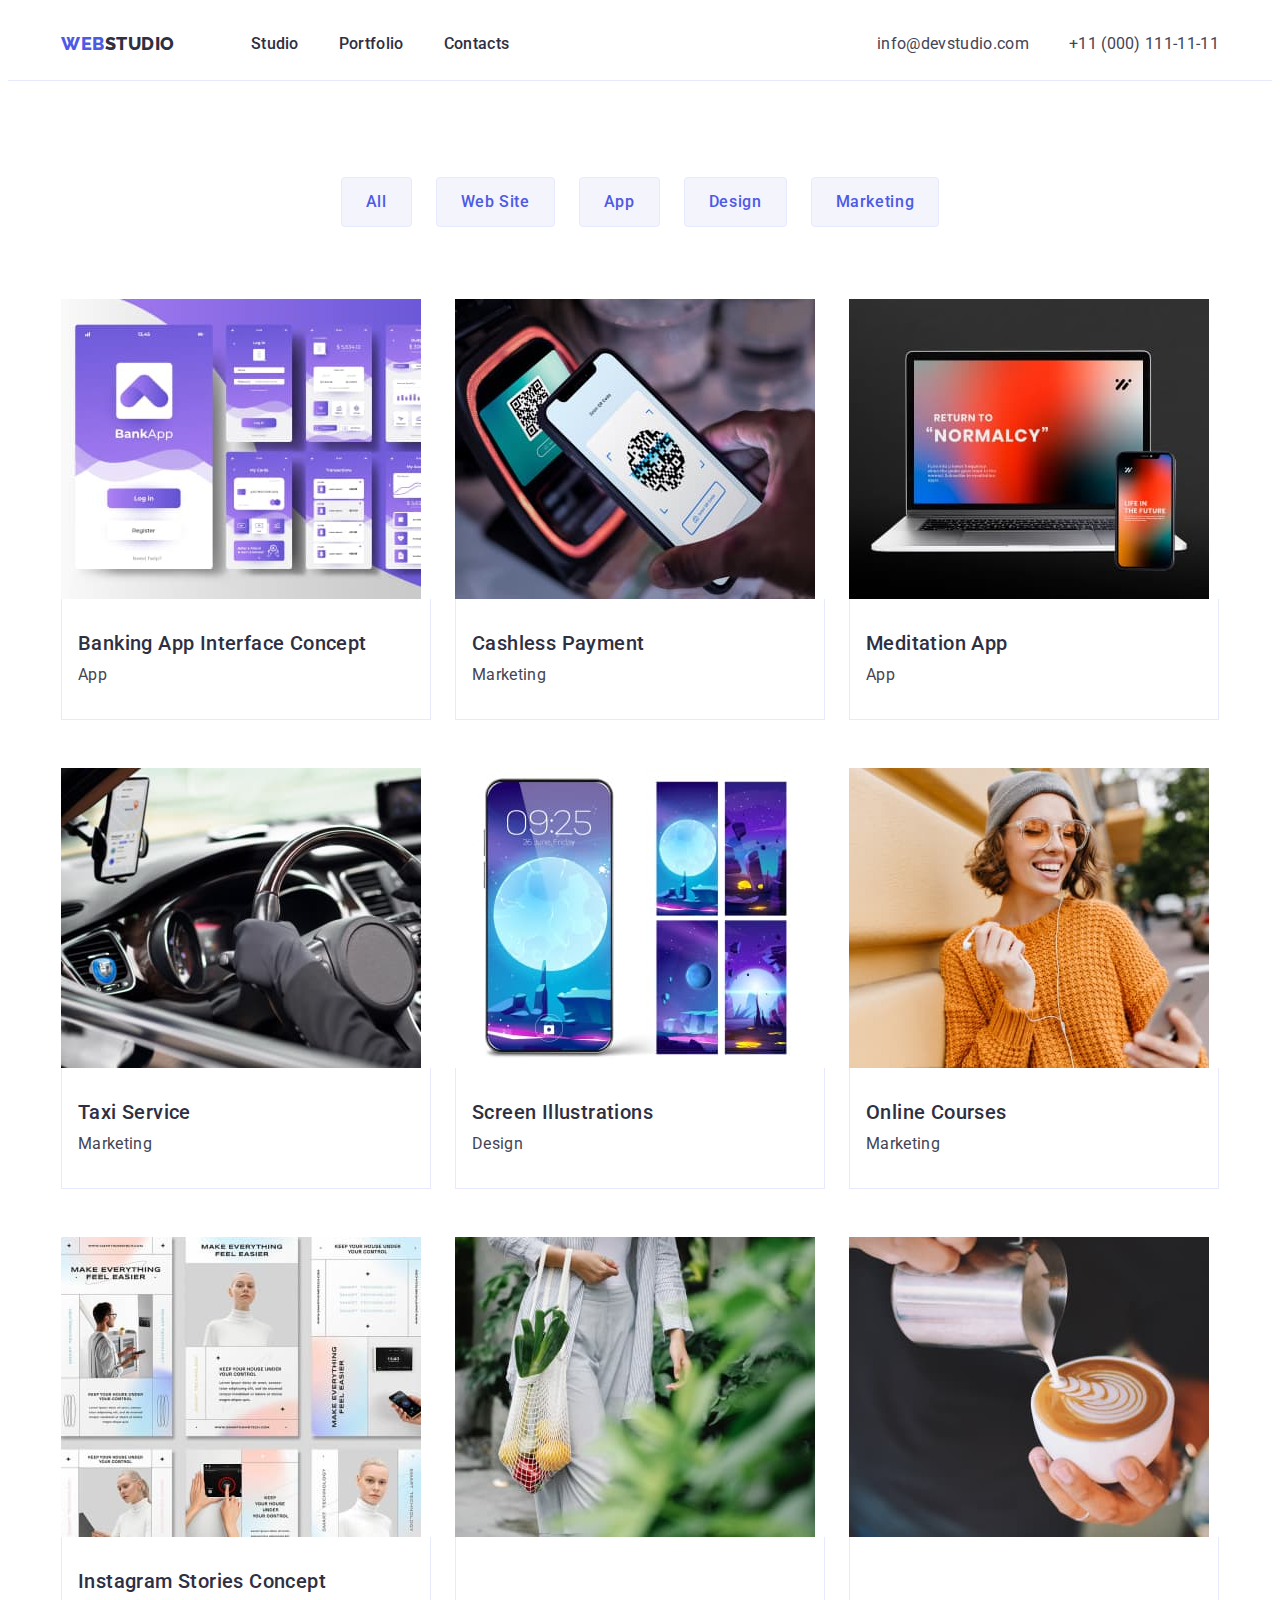
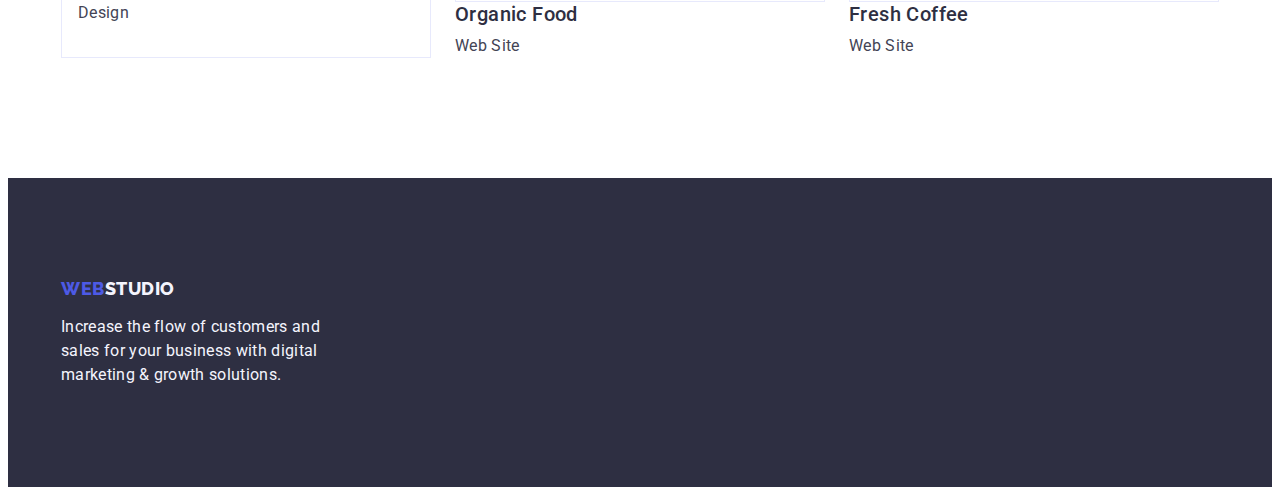
==== commit de833839: "six" ====
--- a/portfolio.html
+++ b/portfolio.html
@@ -6,12 +6,18 @@
     <title>Portfolio</title>
     <link rel="preconnect" href="https://fonts.googleapis.com" />
     <link rel="preconnect" href="https://fonts.gstatic.com" crossorigin />
-    <link rel="stylesheet" href="https://cdnjs.cloudflare.com/ajax/libs/modern-normalize/2.0.0/modern-normalize.min.css" integrity="sha512-4xo8blKMVCiXpTaLzQSLSw3KFOVPWhm/TRtuPVc4WG6kUgjH6J03IBuG7JZPkcWMxJ5huwaBpOpnwYElP/m6wg==" crossorigin="anonymous" referrerpolicy="no-referrer" />
+    <link
+      rel="stylesheet"
+      href="https://cdnjs.cloudflare.com/ajax/libs/modern-normalize/2.0.0/modern-normalize.min.css"
+      integrity="sha512-4xo8blKMVCiXpTaLzQSLSw3KFOVPWhm/TRtuPVc4WG6kUgjH6J03IBuG7JZPkcWMxJ5huwaBpOpnwYElP/m6wg=="
+      crossorigin="anonymous"
+      referrerpolicy="no-referrer"
+    />
     <link
       href="https://fonts.googleapis.com/css2?family=Raleway:wght@800&family=Roboto:wght@400;500;700&display=swap"
       rel="stylesheet"
     />
-    
+
     <link rel="stylesheet" href="./css/styles.css" />
   </head>
 
@@ -62,173 +68,169 @@
 
     <main>
       <section class="portfolio">
-        <div class="container portfolio-section">
-          <div class="portfolio-container">
-            <h1 class="visually-hidden">Portfolio</h1>
-
-            <ul class="portfolio-list list">
-              <li class="portfolio-list-item">
-                <button class="portfolio-item-button" type="button">All</button>
-              </li>
-              <li class="portfolio-list-item">
-                <button class="portfolio-item-button" type="button">
-                  Web Site
-                </button>
-              </li>
-              <li class="portfolio-list-item">
-                <button class="portfolio-item-button" type="button">App</button>
-              </li>
-              <li class="portfolio-list-item">
-                <button class="portfolio-item-button" type="button">
-                  Design
-                </button>
-              </li>
-              <li class="portfolio-list-item">
-                <button class="portfolio-item-button" type="button">
-                  Marketing
-                </button>
-              </li>
-            </ul>
-          </div>
+        <div class="container">
+          <h1 class="visually-hidden">Portfolio</h1>
+
+          <ul class="portfolio-list list">
+            <li class="portfolio-list-item">
+              <button class="portfolio-item-button" type="button">All</button>
+            </li>
+            <li class="portfolio-list-item">
+              <button class="portfolio-item-button" type="button">
+                Web Site
+              </button>
+            </li>
+            <li class="portfolio-list-item">
+              <button class="portfolio-item-button" type="button">App</button>
+            </li>
+            <li class="portfolio-list-item">
+              <button class="portfolio-item-button" type="button">
+                Design
+              </button>
+            </li>
+            <li class="portfolio-list-item">
+              <button class="portfolio-item-button" type="button">
+                Marketing
+              </button>
+            </li>
+          </ul>
 
           <!-- Rows -->
-          
-          <div rows-wrap>
-            <ul class="rows list">
-              <li class="rows-list">
-                <a class="rows-list-link link" href="">
-                  <img
-                    src="./images/img--1.jpg"
-                    alt="Banking App Interface Concept"
-                    width="360"
-                    height="300"
-                  />
-                  <div class="rows-card">
+
+          <ul class="rows list">
+            <li class="rows-list">
+              <a class="rows-list-link link" href="">
+                <img
+                  src="./images/img--1.jpg"
+                  alt="Banking App Interface Concept"
+                  width="360"
+                  height="300"
+                />
+                <div class="rows-card">
                   <h2 class="rows-list-item">Banking App Interface Concept</h2>
                   <p class="rows-list-text">App</p>
-                  </div>
-                </a>
-              </li>
-
-              <li class="rows-list">
-                <a class="rows-list-link link" href="">
-                  <img
-                    src="./images/img--2.jpg"
-                    alt="Cashless Payment"
-                    width="360"
-                    height="300"
-                  />
-                  <div class="rows-card">
+                </div>
+              </a>
+            </li>
+
+            <li class="rows-list">
+              <a class="rows-list-link link" href="">
+                <img
+                  src="./images/img--2.jpg"
+                  alt="Cashless Payment"
+                  width="360"
+                  height="300"
+                />
+                <div class="rows-card">
                   <h2 class="rows-list-item">Cashless Payment</h2>
                   <p class="rows-list-text">Marketing</p>
-                  </div>
-                </a>
-              </li>
-
-              <li class="rows-list">
-                <a class="rows-list-link link" href="">
-                  <img
-                    src="./images/img--3.jpg"
-                    alt="Meditation App"
-                    width="360"
-                    height="300"
-                  />
-                  <div class="rows-card">
+                </div>
+              </a>
+            </li>
+
+            <li class="rows-list">
+              <a class="rows-list-link link" href="">
+                <img
+                  src="./images/img--3.jpg"
+                  alt="Meditation App"
+                  width="360"
+                  height="300"
+                />
+                <div class="rows-card">
                   <h2 class="rows-list-item">Meditation App</h2>
                   <p class="rows-list-text">App</p>
-                  </div>
-                </a>
-              </li>
-
-              <li class="rows-list">
-                <a class="rows-list-link link" href="">
-                  <img
-                    src="./images/img--4.jpg"
-                    alt="Taxi Service"
-                    width="360"
-                    height="300"
-                  />
-                  <div class="rows-card">
+                </div>
+              </a>
+            </li>
+
+            <li class="rows-list">
+              <a class="rows-list-link link" href="">
+                <img
+                  src="./images/img--4.jpg"
+                  alt="Taxi Service"
+                  width="360"
+                  height="300"
+                />
+                <div class="rows-card">
                   <h2 class="rows-list-item">Taxi Service</h2>
                   <p class="rows-list-text">Marketing</p>
-                  </div>
-                </a>
-              </li>
-
-              <li class="rows-list">
-                <a class="rows-list-link link" href="">
-                  <img
-                    src="./images/img--5.jpg"
-                    alt="Screen Illustrations"
-                    width="360"
-                    height="300"
-                  />
-                  <div class="rows-card">
+                </div>
+              </a>
+            </li>
+
+            <li class="rows-list">
+              <a class="rows-list-link link" href="">
+                <img
+                  src="./images/img--5.jpg"
+                  alt="Screen Illustrations"
+                  width="360"
+                  height="300"
+                />
+                <div class="rows-card">
                   <h2 class="rows-list-item">Screen Illustrations</h2>
                   <p class="rows-list-text">Design</p>
-                  </div>
-                </a>
-              </li>
-
-              <li class="rows-list">
-                <a class="rows-list-link link" href="">
-                  <img
-                    src="./images/img--6.jpg"
-                    alt="Online Courses"
-                    width="360"
-                    height="300"
-                  />
-                  <div class="rows-card">
+                </div>
+              </a>
+            </li>
+
+            <li class="rows-list">
+              <a class="rows-list-link link" href="">
+                <img
+                  src="./images/img--6.jpg"
+                  alt="Online Courses"
+                  width="360"
+                  height="300"
+                />
+                <div class="rows-card">
                   <h2 class="rows-list-item">Online Courses</h2>
                   <p class="rows-list-text">Marketing</p>
-                  </div>
-                </a>
-              </li>
-
-              <li class="rows-list">
-                <a class="rows-list-link link" href="">
-                  <img
-                    src="./images/img--7.jpg"
-                    alt="Instagram Stories Concept"
-                    width="360"
-                    height="300"
-                  />
-                  <div class="rows-card">
+                </div>
+              </a>
+            </li>
+
+            <li class="rows-list">
+              <a class="rows-list-link link" href="">
+                <img
+                  src="./images/img--7.jpg"
+                  alt="Instagram Stories Concept"
+                  width="360"
+                  height="300"
+                />
+                <div class="rows-card">
                   <h2 class="rows-list-item">Instagram Stories Concept</h2>
                   <p class="rows-list-text">Design</p>
-                  </div>
-                </a>
-              </li>
-
-              <li class="rows-list">
-                <a class="rows-list-link link" href="">
-                  <img
-                    src="./images/img--8.jpg"
-                    alt="Organic Food"
-                    width="360"
-                    height="300"
-                  />
-                  <div class="rows-card"></div>
-                  <h2 class="rows-list-item">Organic Food</h2>
-                  <p class="rows-list-text">Web Site</p>
-                </a>
-              </li>
-
-              <li class="rows-list">
-                <a class="rows-list-link link" href="">
-                  <img
-                    src="./images/img--9.jpg"
-                    alt="Fresh Coffee"
-                    width="360"
-                    height="300"
-                  />
-                  <div class="rows-card"></div>
-                  <h2 class="rows-list-item">Fresh Coffee</h2>
-                  <p class="rows-list-text">Web Site</p>
-                </a>
-              </li>
-            </ul>
-          </div>
+                </div>
+              </a>
+            </li>
+
+            <li class="rows-list">
+              <a class="rows-list-link link" href="">
+                <img
+                  src="./images/img--8.jpg"
+                  alt="Organic Food"
+                  width="360"
+                  height="300"
+                />
+                <div class="rows-card"></div>
+                <h2 class="rows-list-item">Organic Food</h2>
+                <p class="rows-list-text">Web Site</p>
+              </a>
+            </li>
+
+            <li class="rows-list">
+              <a class="rows-list-link link" href="">
+                <img
+                  src="./images/img--9.jpg"
+                  alt="Fresh Coffee"
+                  width="360"
+                  height="300"
+                />
+                <div class="rows-card"></div>
+                <h2 class="rows-list-item">Fresh Coffee</h2>
+                <p class="rows-list-text">Web Site</p>
+              </a>
+            </li>
+          </ul>
         </div>
       </section>
     </main>
@@ -243,7 +245,6 @@
             Increase the flow of customers and sales for your business with
             digital marketing & growth solutions.
           </p>
-          </div>
         </div>
       </div>
     </footer>
--- a/css/styles.css
+++ b/css/styles.css
@@ -25,6 +25,8 @@
 
 img {
   display: block;
+  max-width: 100%;
+  height: auto;
 }
 
 .container {
@@ -150,12 +152,11 @@
 /*          MAIN - HERO         */
 
 .hero {
+  padding: 188px 0;
+  background-color: var(--navyblue);
 }
 
 .hero-wrap {
-  background-color: var(--navyblue);
-
-  padding: 188px 0;
 }
 
 .hero-section {
@@ -168,8 +169,8 @@
   font-size: 56px;
   line-height: 1.07;
   letter-spacing: 0.02em;
-  padding-top: 188px;
-  padding-bottom: 48px;
+
+  margin-bottom: 48px;
   max-width: 496px;
 }
 
@@ -186,7 +187,6 @@
   align-items: center;
   padding: 16px 32px;
   margin: 0 auto;
-  margin-bottom: 188px;
   min-width: 169px;
   height: 56px;
   border: none;
@@ -224,7 +224,7 @@
 }
 
 .pros {
-  padding-top: 120px;
+  /* padding-top: 120px; */
 
   display: flex;
   gap: 24px;
@@ -259,11 +259,8 @@
 
 /*          Our Team SECTION         */
 
-.team {
+.fourth-section {
   background-color: var(--cloud);
-}
-
-.fourth-section {
   padding: 120px 0;
 }
 
@@ -319,11 +316,10 @@
 
 .footer {
   background-color: var(--navyblue);
-  margin: 120px;
+  padding: 100px 0;
 }
 
 .footer-container {
-  padding: 100px 0;
 }
 
 .footer-logo {
@@ -346,15 +342,12 @@
   color: var(--cloud);
   line-height: 1.5;
   letter-spacing: 0.02em;
-
-  padding-bottom: 100px;
-
   max-width: 264px;
 }
 
 /*----------------------------PORTFOLIO----------------------------*/
 
-.portfolio-section {
+.portfolio {
   padding-top: 96px;
   padding-bottom: 120px;
 }
@@ -399,14 +392,13 @@
   font-weight: 500;
   line-height: 1.2;
   letter-spacing: 0.02em;
-  padding-bottom: 8px;
+  margin-bottom: 8px;
 }
 
 .rows-list-text {
   color: var(--slate);
   line-height: 1.5;
   letter-spacing: 0.02em;
-  margin-bottom: 8px;
 }
 
 .rows {
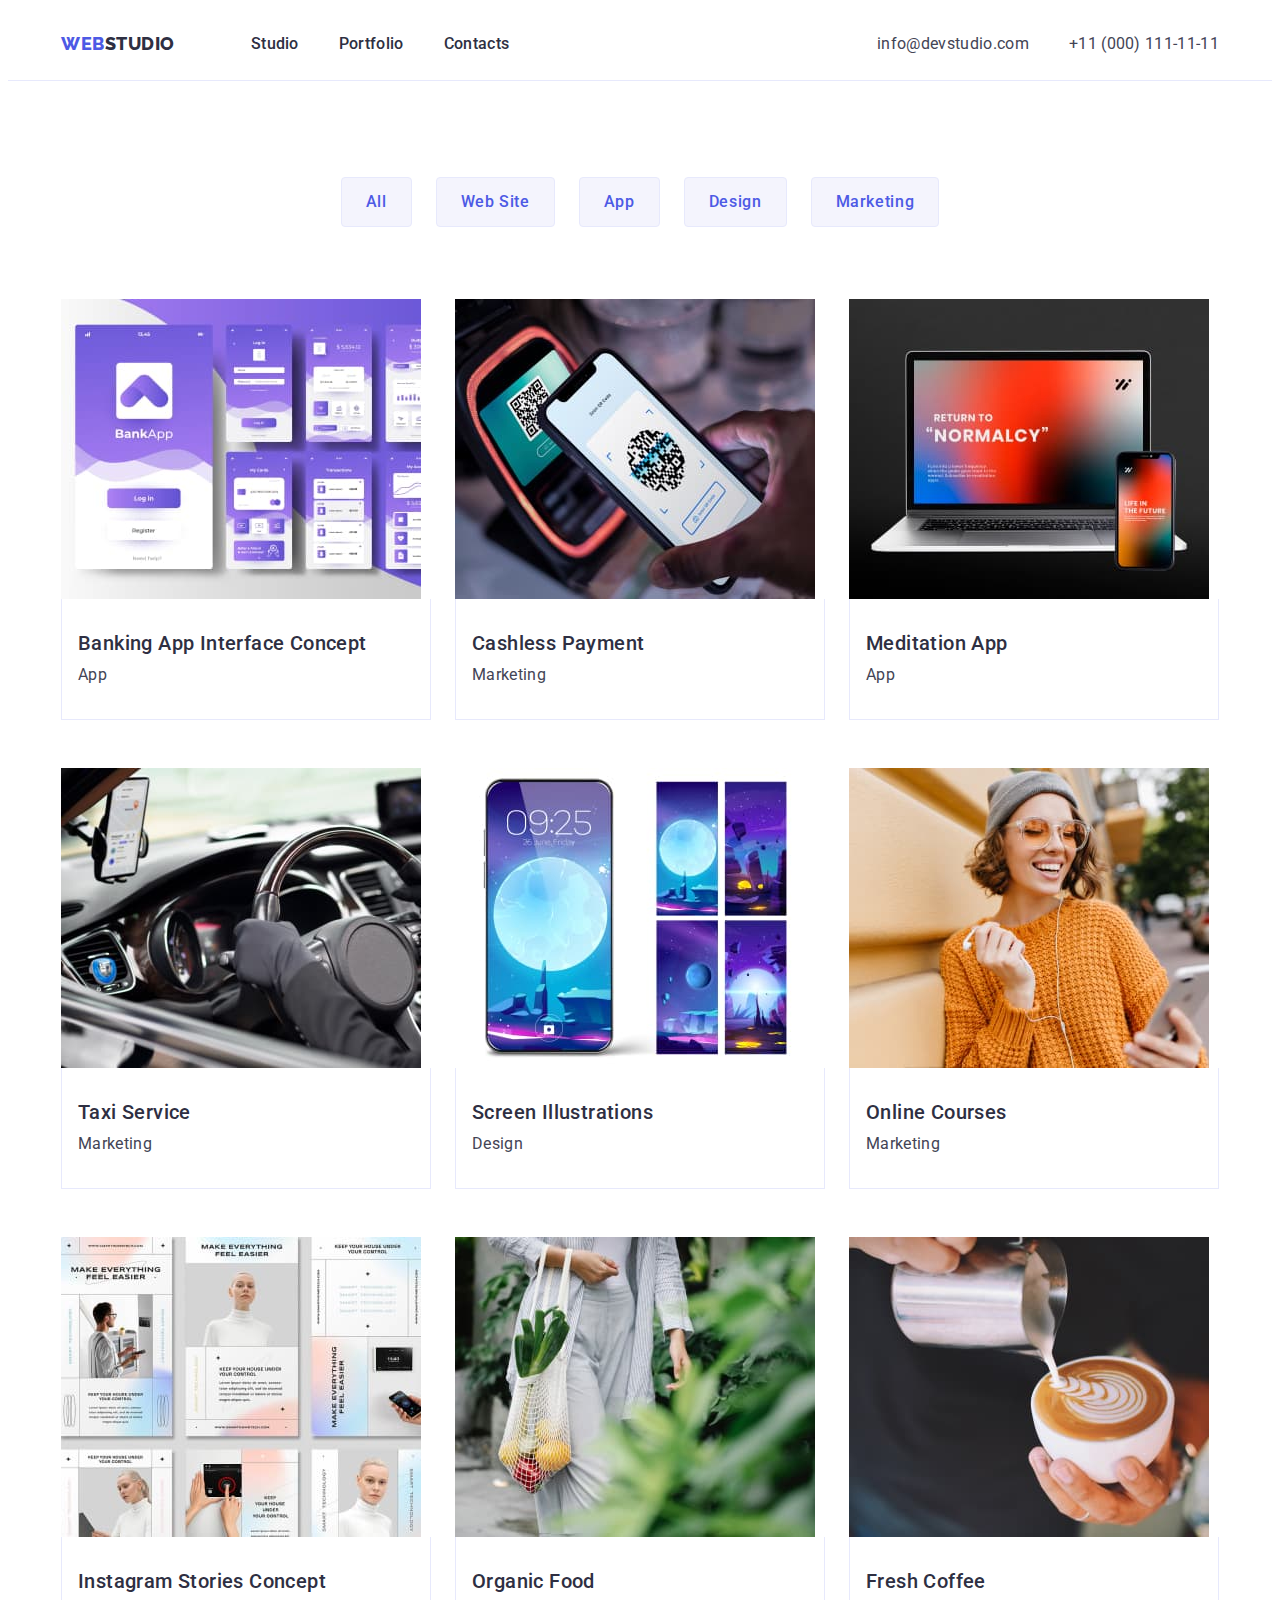
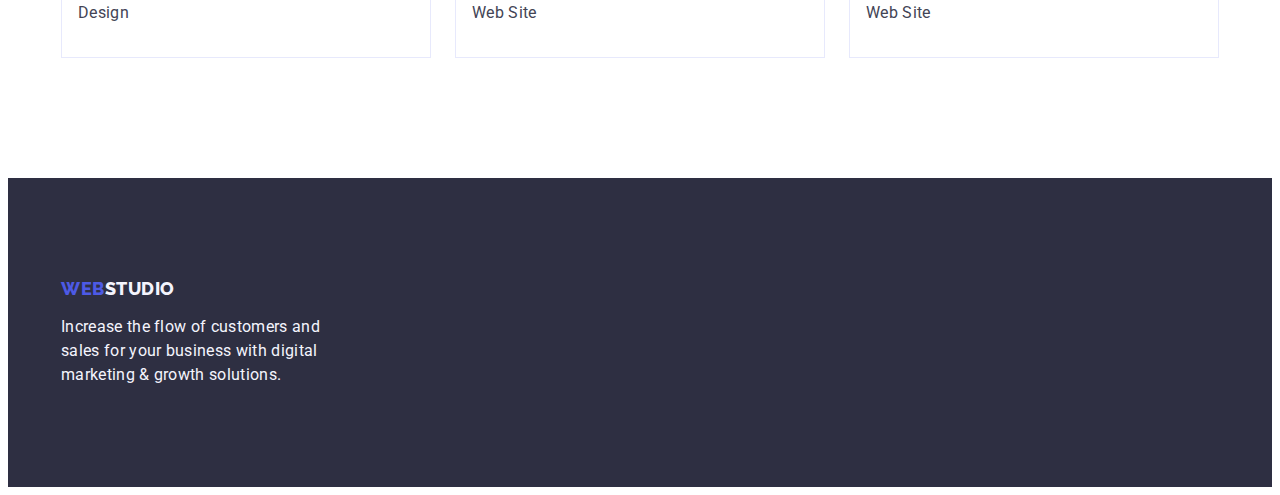
==== commit 3d245f2c: "eight" ====
--- a/portfolio.html
+++ b/portfolio.html
@@ -211,9 +211,10 @@
                   width="360"
                   height="300"
                 />
-                <div class="rows-card"></div>
-                <h2 class="rows-list-item">Organic Food</h2>
-                <p class="rows-list-text">Web Site</p>
+                <div class="rows-card">
+                  <h2 class="rows-list-item">Organic Food</h2>
+                  <p class="rows-list-text">Web Site</p>
+                </div>
               </a>
             </li>
 
@@ -225,9 +226,10 @@
                   width="360"
                   height="300"
                 />
-                <div class="rows-card"></div>
-                <h2 class="rows-list-item">Fresh Coffee</h2>
-                <p class="rows-list-text">Web Site</p>
+                <div class="rows-card">
+                  <h2 class="rows-list-item">Fresh Coffee</h2>
+                  <p class="rows-list-text">Web Site</p>
+                </div>
               </a>
             </li>
           </ul>
--- a/css/styles.css
+++ b/css/styles.css
@@ -156,13 +156,6 @@
   background-color: var(--navyblue);
 }
 
-.hero-wrap {
-}
-
-.hero-section {
-  /* margin: 0 auto; */
-}
-
 .hero-title {
   color: var(--white);
   margin: 0 auto;
@@ -224,8 +217,6 @@
 }
 
 .pros {
-  /* padding-top: 120px; */
-
   display: flex;
   gap: 24px;
 }
@@ -243,13 +234,11 @@
   line-height: 1.11;
   letter-spacing: 0.02em;
   text-transform: capitalize;
-
   margin-bottom: 72px;
 }
 
 .about-list {
   display: flex;
-
   gap: 24px;
 }
 
@@ -287,7 +276,6 @@
 .team-list-separate {
   background-color: var(--white);
   width: calc((100% - 3 * 24px) / 4);
-
   border-radius: 0px 0px 4px 4px;
 }
 
@@ -317,9 +305,6 @@
 .footer {
   background-color: var(--navyblue);
   padding: 100px 0;
-}
-
-.footer-container {
 }
 
 .footer-logo {
